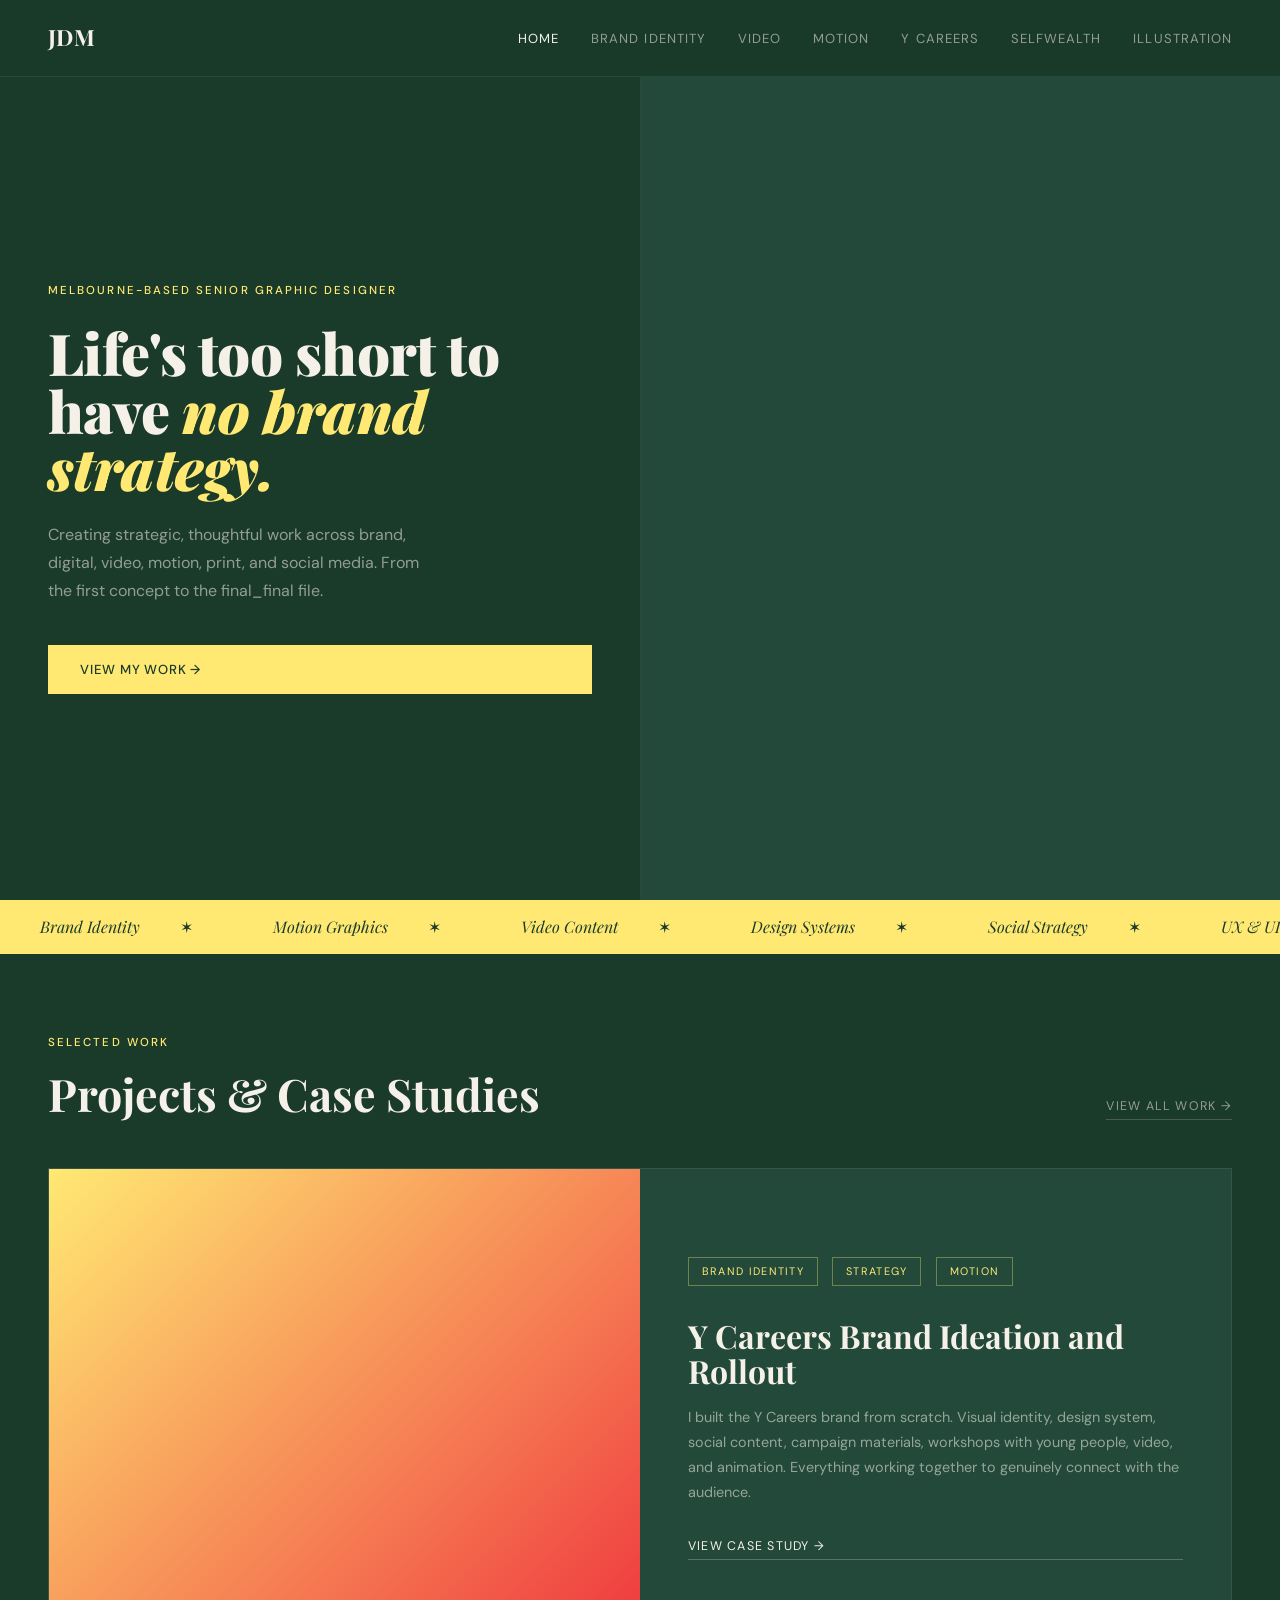
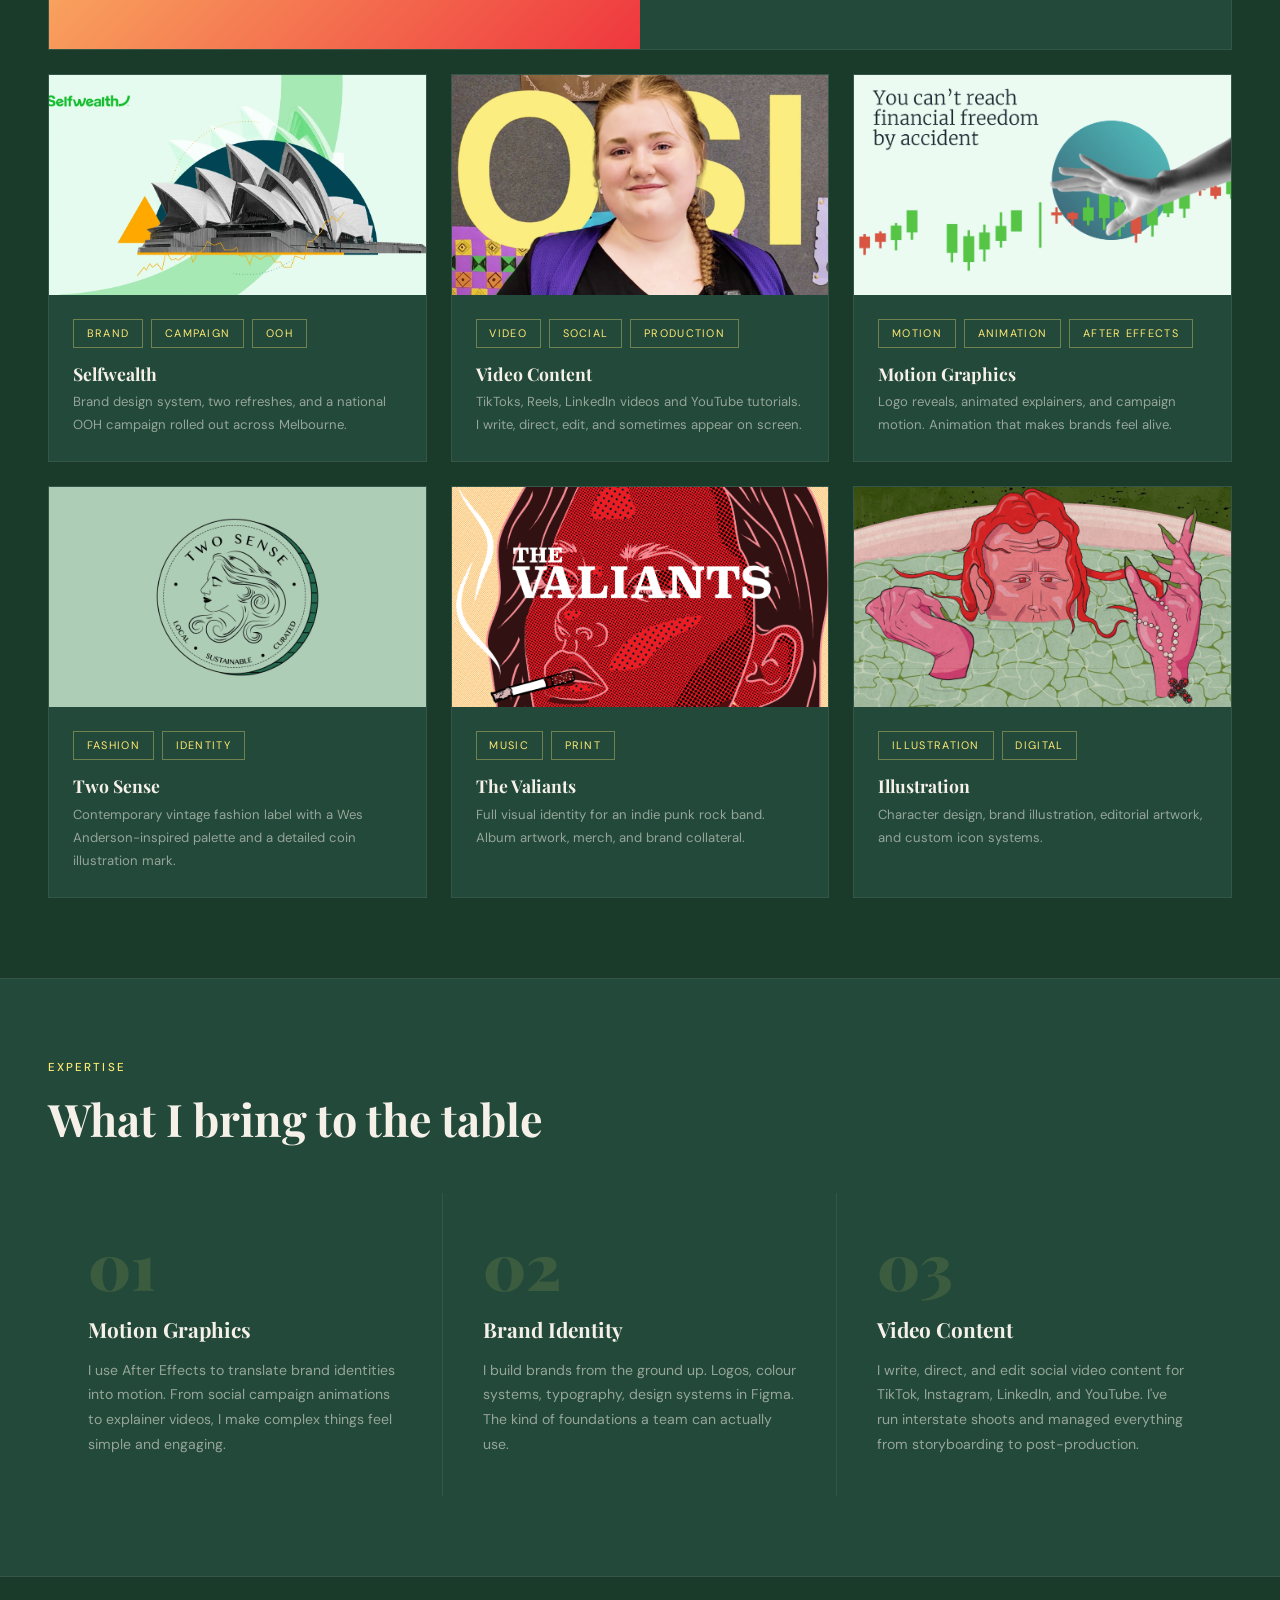
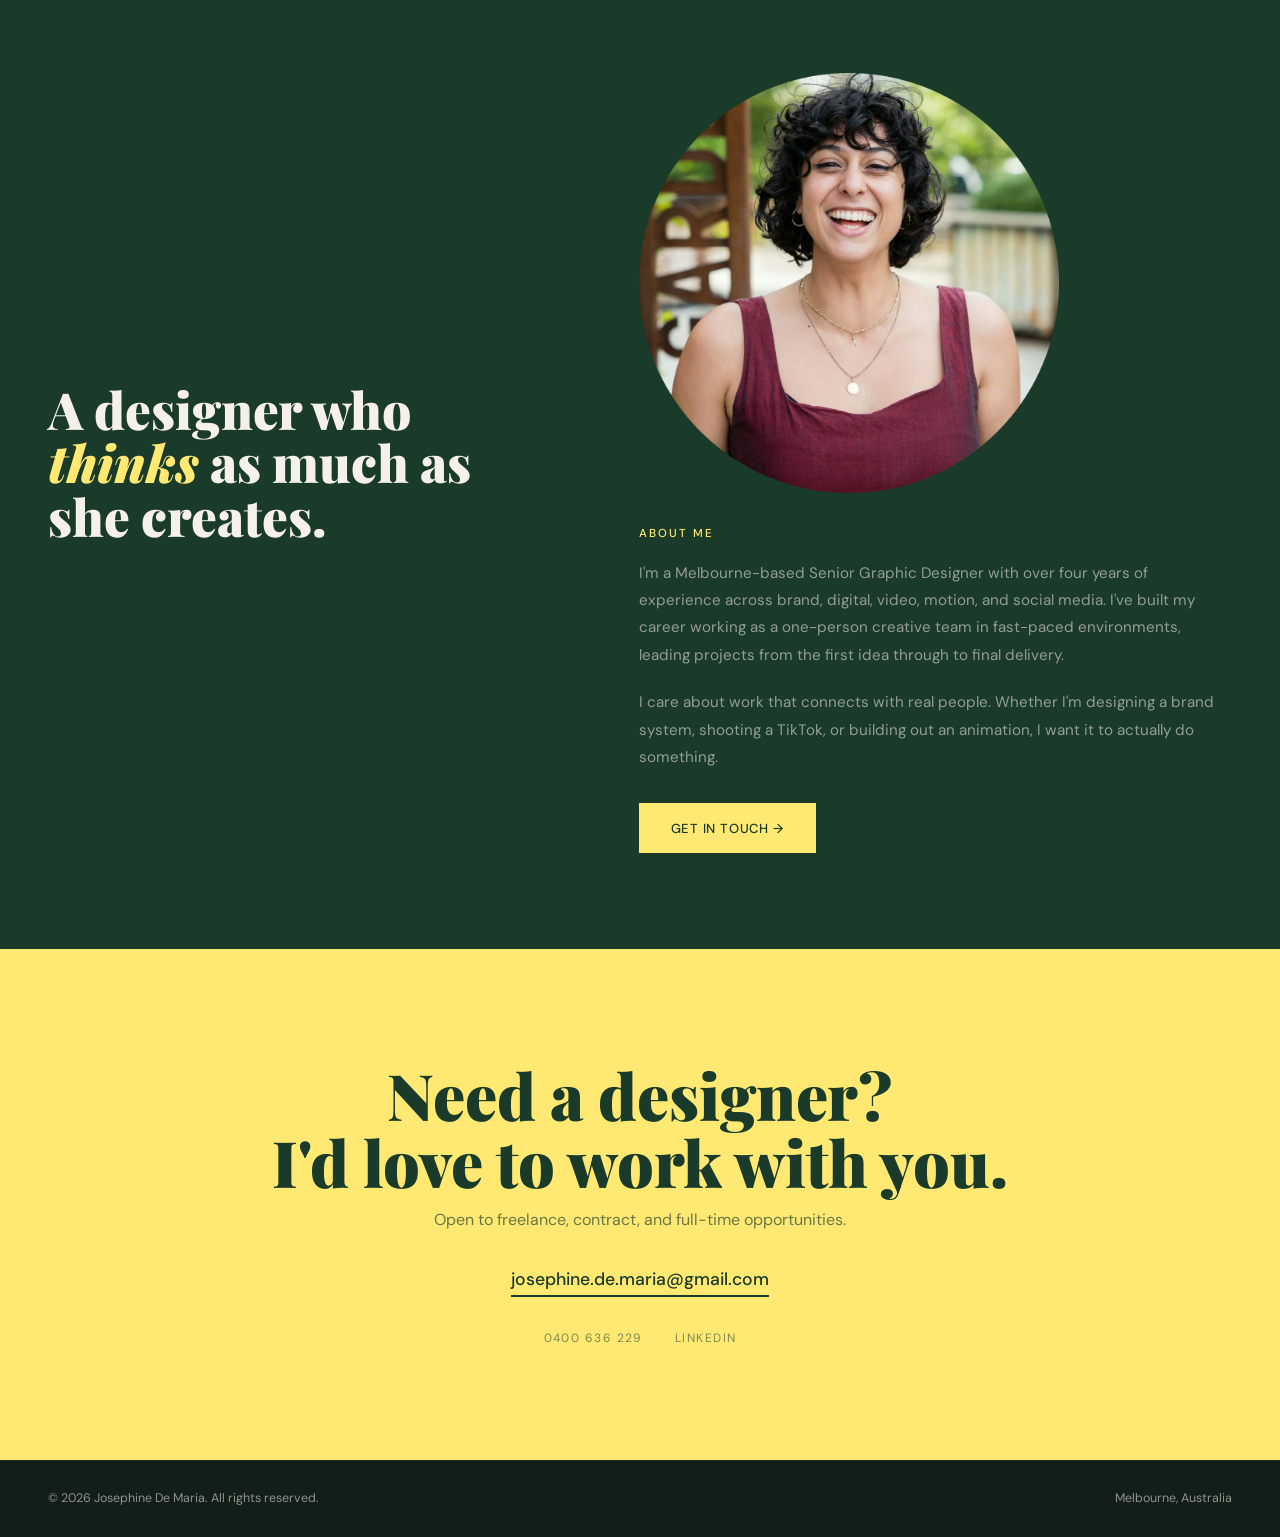
==== index.html @ 5af491d6 "Update index.html" ====
<!DOCTYPE html>
<html lang="en">
<head>
<meta charset="UTF-8">
<meta name="viewport" content="width=device-width, initial-scale=1.0">
<title>Josephine De Maria — Graphic Designer</title>
<link rel="icon" href="assets/favicon.png">
<meta property="og:title" content="Josephine De Maria — Graphic Designer">
<meta property="og:description" content="Melbourne-based Senior Graphic Designer working across brand, video, motion, and social media.">
<meta property="og:image" content="https://josephineddesigns.com/assets/preview.jpg">
<meta property="og:type" content="website">
<link rel="preconnect" href="https://fonts.googleapis.com"><link rel="preconnect" href="https://fonts.gstatic.com" crossorigin><link href="https://fonts.googleapis.com/css2?family=Playfair+Display:ital,wght@0,400;0,700;0,900;1,400;1,700&family=DM+Sans:wght@300;400;500&display=swap" rel="stylesheet">
<link rel="stylesheet" href="shared.css">
<style>
  .hero { display:grid; grid-template-columns:1fr 1fr; min-height:100vh; padding-top:76px; }
  .hero-left { display:flex; flex-direction:column; justify-content:center; padding:5rem 3rem; }
  .hero-eyebrow { font-size:0.72rem; letter-spacing:0.18em; text-transform:uppercase; color:var(--accent); margin-bottom:1.5rem; font-weight:500; }
  .hero-title { font-family:var(--serif); font-size:clamp(2.8rem,4.5vw,5rem); font-weight:900; line-height:1.0; color:var(--cream); margin-bottom:1.5rem; letter-spacing:-0.01em; }
  .hero-title em { font-style:italic; color:var(--accent); }
  .hero-sub { font-size:1rem; color:var(--muted); max-width:380px; line-height:1.75; margin-bottom:2.5rem; }
  .hero-right { position:relative; overflow:hidden; border-left:1px solid var(--border); }
  .hero-video-wrap { width:100%; height:100%; min-height:600px; position:relative; background:var(--green-mid); }
  .hero-video-wrap video { position:absolute; inset:0; width:100%; height:100%; object-fit:cover; }
  .hero-play-btn { width:64px; height:64px; border-radius:50%; border:2px solid rgba(245,240,232,0.35); display:flex; align-items:center; justify-content:center; flex-shrink:0; }
  .hero-play-btn svg { display:block; }
  .work-section { padding:5rem 3rem; }
  .work-header { display:flex; align-items:flex-end; justify-content:space-between; margin-bottom:3rem; }
  .view-all { font-size:0.78rem; letter-spacing:0.1em; text-transform:uppercase; color:var(--muted); text-decoration:none; border-bottom:1px solid rgba(245,240,232,0.2); padding-bottom:2px; transition:color 0.2s,border-color 0.2s; }
  .view-all:hover { color:var(--cream); border-color:var(--cream); }
  .work-featured { display:grid; grid-template-columns:1fr 1fr; background:var(--green-mid); border:1px solid var(--border); overflow:hidden; text-decoration:none; color:inherit; transition:transform 0.3s; margin-bottom:1.5rem; }
  .work-featured:hover { transform:translateY(-5px); }
  .work-featured-img { min-height:480px; position:relative; overflow:hidden; display:flex; align-items:flex-end; padding:2.5rem; }
  .work-featured-img img, .work-featured-img video { position:absolute; inset:0; width:100%; height:100%; object-fit:cover; transition:transform 0.5s; }
  .work-featured:hover .work-featured-img img { transform:scale(1.04); }
  .work-featured-content { padding:3rem; display:flex; flex-direction:column; justify-content:center; }
  .work-card-title { font-family:var(--serif); font-size:2rem; font-weight:700; color:var(--cream); line-height:1.1; margin:0.75rem 0 1rem; }
  .work-card-desc { font-size:0.9rem; color:var(--muted); line-height:1.75; margin-bottom:2rem; }
  .work-grid { display:grid; grid-template-columns:repeat(3,1fr); gap:1.5rem; }
  .work-card { background:var(--green-mid); border:1px solid var(--border); overflow:hidden; text-decoration:none; color:inherit; transition:transform 0.3s; display:block; }
  .work-card:hover { transform:translateY(-5px); }
  .work-card-img { height:220px; position:relative; overflow:hidden; display:flex; align-items:center; justify-content:center; }
  .work-card-img img { position:absolute; inset:0; width:100%; height:100%; object-fit:cover; transition:transform 0.5s; }
  .work-card:hover .work-card-img img { transform:scale(1.04); }
  .work-card-img-label { font-family:var(--serif); font-size:3.5rem; font-weight:900; color:rgba(245,240,232,0.1); letter-spacing:-0.05em; position:relative; z-index:1; }
  .work-card-body { padding:1.5rem; }
  .work-card-body .work-card-title { font-size:1.1rem; margin:0.5rem 0; }
  .work-card-body .work-card-desc { font-size:0.82rem; margin-bottom:0; }
  .expertise-section { background:var(--green-mid); border-top:1px solid var(--border); border-bottom:1px solid var(--border); padding:5rem 3rem; }
  .expertise-grid { display:grid; grid-template-columns:repeat(3,1fr); gap:0; margin-top:3rem; }
  .expertise-item { padding:2.5rem; border-right:1px solid var(--border); transition:background 0.2s; }
  .expertise-item:last-child { border-right:none; }
  .expertise-item:hover { background:rgba(255,233,115,0.04); }
  .expertise-number { font-family:var(--serif); font-size:4rem; font-weight:900; color:rgba(255,233,115,0.12); line-height:1; margin-bottom:1rem; }
  .expertise-name { font-family:var(--serif); font-size:1.3rem; font-weight:700; color:var(--cream); margin-bottom:0.75rem; }
  .about-section { display:grid; grid-template-columns:1fr 1.2fr; gap:6rem; align-items:center; padding:6rem 3rem; }
  .about-title { font-family:var(--serif); font-size:clamp(2.5rem,4vw,4rem); font-weight:900; line-height:1.05; color:var(--cream); }
  .about-title em { font-style:italic; color:var(--accent); }
  .contact-title { font-family:var(--serif); font-size:clamp(2.5rem,5vw,5rem); font-weight:900; color:var(--green); margin-bottom:1rem; line-height:1.05; }
  .contact-sub { font-size:1rem; color:rgba(26,58,42,0.65); margin-bottom:2.5rem; }
  .contact-email-lg { display:inline-block; font-size:1.1rem; font-weight:500; color:var(--green); text-decoration:none; border-bottom:2px solid var(--green); padding-bottom:2px; transition:opacity 0.2s; }
  .contact-email-lg:hover { opacity:0.6; }
  .contact-links-row { display:flex; align-items:center; justify-content:center; gap:2rem; margin-top:2rem; }
  .contact-links-row a { font-size:0.75rem; letter-spacing:0.12em; text-transform:uppercase; color:rgba(26,58,42,0.55); text-decoration:none; transition:color 0.2s; }
  .contact-links-row a:hover { color:var(--green); }
  @media (max-width:768px) {
    .hero { grid-template-columns:1fr; min-height:auto; display:flex; flex-direction:column; padding-top:64px; }
    .hero-right { order:-1; border-left:none; border-bottom:1px solid var(--border); }
    .hero-video-wrap { min-height:56vw; }
    .hero-left { padding:2.5rem 1.5rem; }
    .work-section { padding:3rem 1.5rem; }
    .work-header { flex-direction:column; align-items:flex-start; gap:1rem; }
    .work-featured { grid-template-columns:1fr; }
    .work-featured-img { min-height:260px; }
    .work-featured-content { padding:2rem 1.5rem; }
    .work-grid { grid-template-columns:1fr; }
    .expertise-section { padding:3rem 1.5rem; }
    .expertise-grid { grid-template-columns:1fr; }
    .expertise-item { border-right:none; border-bottom:1px solid var(--border); padding:2rem 0; }
    .about-section { grid-template-columns:1fr; gap:2.5rem; padding:3rem 1.5rem; }
    .contact-section { padding:5rem 1.5rem; }
  }
</style>
</head>
<body>
<nav>
  <a href="index.html" class="nav-logo">JDM</a>
  <ul class="nav-links">
    <li><a href="index.html" class="active">Home</a></li>
    <li><a href="brand-identity.html">Brand Identity</a></li>
    <li><a href="video-content.html">Video</a></li>
    <li><a href="motion-graphics.html">Motion</a></li>
    <li><a href="y-careers.html">Y Careers</a></li>
    <li><a href="selfwealth.html">Selfwealth</a></li>
    <li><a href="illustration.html">Illustration</a></li>
  </ul>
  <button class="nav-burger" id="navBurger" aria-label="Menu">
    <span></span><span></span><span></span>
  </button>
</nav>
<ul class="nav-drawer" id="navDrawer">
  <li><a href="index.html" class="active">Home</a></li>
  <li><a href="brand-identity.html">Brand Identity</a></li>
  <li><a href="video-content.html">Video</a></li>
  <li><a href="motion-graphics.html">Motion</a></li>
  <li><a href="y-careers.html">Y Careers</a></li>
  <li><a href="selfwealth.html">Selfwealth</a></li>
  <li><a href="illustration.html">Illustration</a></li>
</ul>

<section class="hero">
  <div class="hero-left">
    <p class="hero-eyebrow">Melbourne-based Senior Graphic Designer</p>
    <h1 class="hero-title">Life's too short to have <em>no brand strategy.</em></h1>
    <p class="hero-sub">Creating strategic, thoughtful work across brand, digital, video, motion, print, and social media. From the first concept to the final_final file.</p>
    <a href="#work" class="btn">View My Work &#8594;</a>
  </div>
  <div class="hero-right">
    <div class="hero-video-wrap">
      <video autoplay muted loop playsinline>
        <source src="assets/jdm-large.mp4" type="video/mp4">
      </video>
    </div>
  </div>
</section>

<div class="marquee-wrap">
  <div class="marquee-inner">
    <span>Brand Identity</span><span>Motion Graphics</span><span>Video Content</span><span>Design Systems</span><span>Social Strategy</span><span>UX &amp; UI</span>
    <span>Brand Identity</span><span>Motion Graphics</span><span>Video Content</span><span>Design Systems</span><span>Social Strategy</span><span>UX &amp; UI</span>
  </div>
</div>

<section class="work-section" id="work">
  <div class="work-header">
    <div>
      <span class="eyebrow">Selected Work</span>
      <h2 style="font-family:var(--serif);font-size:clamp(2rem,3.5vw,3rem);font-weight:700;color:var(--cream);line-height:1.15;">Projects &amp; Case Studies</h2>
    </div>
    <a href="brand-identity.html" class="view-all">View All Work &#8594;</a>
  </div>

  <a href="y-careers.html" class="work-featured fade-up">
    <div class="work-featured-img" style="background:linear-gradient(135deg,#FFE973 0%,#EF373E 100%);">
      <video autoplay muted loop playsinline style="position:absolute;inset:0;width:100%;height:100%;object-fit:cover;">
        <source src="assets/ycareers/Y Careers logo spin.mp4" type="video/mp4">
      </video>
    </div>
    <div class="work-featured-content">
      <div style="display:flex;flex-wrap:wrap;gap:0.4rem;margin-bottom:0.75rem;">
        <span class="tag">Brand Identity</span>
        <span class="tag">Strategy</span>
        <span class="tag">Motion</span>
      </div>
      <h3 class="work-card-title">Y Careers Brand Ideation and Rollout</h3>
      <p class="work-card-desc">I built the Y Careers brand from scratch. Visual identity, design system, social content, campaign materials, workshops with young people, video, and animation. Everything working together to genuinely connect with the audience.</p>
      <span class="card-link">View Case Study &#8594;</span>
    </div>
  </a>

  <div class="work-grid">
    <a href="selfwealth.html" class="work-card fade-up">
      <div class="work-card-img" style="background:linear-gradient(135deg,#1a3a2a,#256A50);">
        <img src="assets/Featured Selfwealth.png" alt="Selfwealth">
      </div>
      <div class="work-card-body">
        <span class="tag">Brand</span><span class="tag">Campaign</span><span class="tag">OOH</span>
        <h3 class="work-card-title">Selfwealth</h3>
        <p class="work-card-desc">Brand design system, two refreshes, and a national OOH campaign rolled out across Melbourne.</p>
      </div>
    </a>
    <a href="video-content.html" class="work-card fade-up">
      <div class="work-card-img" style="background:linear-gradient(135deg,#111,#2a2a2a);">
        <img src="assets/Featured Videos.png" alt="Video Content">
      </div>
      <div class="work-card-body">
        <span class="tag">Video</span><span class="tag">Social</span><span class="tag">Production</span>
        <h3 class="work-card-title">Video Content</h3>
        <p class="work-card-desc">TikToks, Reels, LinkedIn videos and YouTube tutorials. I write, direct, edit, and sometimes appear on screen.</p>
      </div>
    </a>
    <a href="motion-graphics.html" class="work-card fade-up">
      <div class="work-card-img" style="background:linear-gradient(135deg,#EF373E,#ff6b6b);">
        <img src="assets/Featured Animation.png" alt="Motion Graphics">
      </div>
      <div class="work-card-body">
        <span class="tag">Motion</span><span class="tag">Animation</span><span class="tag">After Effects</span>
        <h3 class="work-card-title">Motion Graphics</h3>
        <p class="work-card-desc">Logo reveals, animated explainers, and campaign motion. Animation that makes brands feel alive.</p>
      </div>
    </a>
    <a href="two-sense.html" class="work-card fade-up">
      <div class="work-card-img" style="background:linear-gradient(135deg,#AECCB6,#256A50);">
        <img src="assets/Featured TwoSenseLogo.png" alt="Two Sense">
      </div>
      <div class="work-card-body">
        <span class="tag">Fashion</span><span class="tag">Identity</span>
        <h3 class="work-card-title">Two Sense</h3>
        <p class="work-card-desc">Contemporary vintage fashion label with a Wes Anderson-inspired palette and a detailed coin illustration mark.</p>
      </div>
    </a>
    <a href="the-valiants.html" class="work-card fade-up">
      <div class="work-card-img" style="background:linear-gradient(135deg,#111,#3a3a3a);">
        <img src="assets/Featured TheValiants.png" alt="The Valiants">
      </div>
      <div class="work-card-body">
        <span class="tag">Music</span><span class="tag">Print</span>
        <h3 class="work-card-title">The Valiants</h3>
        <p class="work-card-desc">Full visual identity for an indie punk rock band. Album artwork, merch, and brand collateral.</p>
      </div>
    </a>
    <a href="illustration.html" class="work-card fade-up">
      <div class="work-card-img" style="background:linear-gradient(135deg,#F9CCC2,#e8b5aa);">
        <img src="assets/Featured Illustration.png" alt="Illustration">
      </div>
      <div class="work-card-body">
        <span class="tag">Illustration</span><span class="tag">Digital</span>
        <h3 class="work-card-title">Illustration</h3>
        <p class="work-card-desc">Character design, brand illustration, editorial artwork, and custom icon systems.</p>
      </div>
    </a>
  </div>
</section>

<section class="expertise-section">
  <span class="eyebrow">Expertise</span>
  <h2 style="font-family:var(--serif);font-size:clamp(2rem,3.5vw,3rem);font-weight:700;color:var(--cream);line-height:1.15;">What I bring to the table</h2>
  <div class="expertise-grid">
    <div class="expertise-item fade-up">
      <div class="expertise-number">01</div>
      <h3 class="expertise-name">Motion Graphics</h3>
      <p style="font-size:0.88rem;color:var(--muted);line-height:1.75;">I use After Effects to translate brand identities into motion. From social campaign animations to explainer videos, I make complex things feel simple and engaging.</p>
    </div>
    <div class="expertise-item fade-up">
      <div class="expertise-number">02</div>
      <h3 class="expertise-name">Brand Identity</h3>
      <p style="font-size:0.88rem;color:var(--muted);line-height:1.75;">I build brands from the ground up. Logos, colour systems, typography, design systems in Figma. The kind of foundations a team can actually use.</p>
    </div>
    <div class="expertise-item fade-up">
      <div class="expertise-number">03</div>
      <h3 class="expertise-name">Video Content</h3>
      <p style="font-size:0.88rem;color:var(--muted);line-height:1.75;">I write, direct, and edit social video content for TikTok, Instagram, LinkedIn, and YouTube. I've run interstate shoots and managed everything from storyboarding to post-production.</p>
    </div>
  </div>
</section>

<section class="about-section" id="about">
  <div class="fade-up">
    <h2 class="about-title">A designer who <em>thinks</em> as much as she creates.</h2>
  </div>
  <div class="fade-up">
    <img src="assets/Josephine.png" alt="Josephine De Maria" style="width:100%;max-width:420px;display:block;margin-bottom:2rem;object-fit:cover;">
    <span class="eyebrow">About Me</span>
    <p style="font-size:0.95rem;color:var(--muted);line-height:1.8;margin-bottom:1.25rem;">I'm a Melbourne-based Senior Graphic Designer with over four years of experience across brand, digital, video, motion, and social media. I've built my career working as a one-person creative team in fast-paced environments, leading projects from the first idea through to final delivery.</p>
    <p style="font-size:0.95rem;color:var(--muted);line-height:1.8;margin-bottom:2rem;">I care about work that connects with real people. Whether I'm designing a brand system, shooting a TikTok, or building out an animation, I want it to actually do something.</p>
    <a href="#contact" class="btn">Get in Touch &#8594;</a>
  </div>
</section>

<section class="contact-section" id="contact" style="background:var(--accent);text-align:center;padding:7rem 3rem;">
  <h2 class="contact-title">Need a designer?<br>I'd love to work with you.</h2>
  <p class="contact-sub">Open to freelance, contract, and full-time opportunities.</p>
  <a href="mailto:josephine.de.maria@gmail.com" class="contact-email-lg">josephine.de.maria@gmail.com</a>
  <div class="contact-links-row">
    <a href="tel:0400636229">0400 636 229</a>
    <a href="https://www.linkedin.com/in/josephinedmaria" target="_blank" rel="noopener">LinkedIn</a>
  </div>
</section>

<footer>
  <span class="footer-copy">&copy; 2026 Josephine De Maria. All rights reserved.</span>
  <span class="footer-right">Melbourne, Australia</span>
</footer>

<script>
  const _obs = new IntersectionObserver((entries) => {
    entries.forEach((e, i) => {
      if (e.isIntersecting) { setTimeout(() => e.target.classList.add('visible'), i * 80); _obs.unobserve(e.target); }
    });
  }, { threshold: 0.08 });
  document.querySelectorAll('.fade-up').forEach(el => _obs.observe(el));
  const burger = document.getElementById('navBurger');
  const drawer = document.getElementById('navDrawer');
  burger.addEventListener('click', () => { burger.classList.toggle('open'); drawer.classList.toggle('open'); document.body.style.overflow = drawer.classList.contains('open') ? 'hidden' : ''; });
  drawer.querySelectorAll('a').forEach(a => a.addEventListener('click', () => { burger.classList.remove('open'); drawer.classList.remove('open'); document.body.style.overflow = ''; }));
</script>
</body>
</html>
---- shared.css ----
*, *::before, *::after { margin: 0; padding: 0; box-sizing: border-box; }

:root {
  --green: #1a3a2a;
  --green-mid: #22493a;
  --green-light: #2d5c4a;
  --cream: #f5f0e8;
  --accent: #FFE973;
  --red: #EF373E;
  --tint: #F9CCC2;
  --muted: rgba(245,240,232,0.55);
  --border: rgba(245,240,232,0.08);
  --serif: 'Playfair Display', Georgia, serif;
  --sans: 'DM Sans', sans-serif;
}

html { scroll-behavior: smooth; }
body { background: var(--green); color: var(--cream); font-family: var(--sans); font-size: 16px; line-height: 1.6; overflow-x: hidden; }

/* ── NAV ── */
nav {
  position: fixed; top: 0; left: 0; right: 0; z-index: 200;
  display: flex; align-items: center; justify-content: space-between;
  padding: 1.25rem 3rem;
  background: rgba(26,58,42,0.92);
  backdrop-filter: blur(14px);
  border-bottom: 1px solid var(--border);
}

.nav-logo {
  font-family: var(--serif); font-size: 1.4rem; font-weight: 700;
  color: var(--cream); text-decoration: none; letter-spacing: 0.02em;
  z-index: 201; position: relative;
}

.nav-links { display: flex; gap: 2rem; list-style: none; }
.nav-links a {
  color: var(--muted); text-decoration: none; font-size: 0.82rem;
  font-weight: 400; letter-spacing: 0.08em; text-transform: uppercase;
  transition: color 0.2s;
}
.nav-links a:hover, .nav-links a.active { color: var(--cream); }

/* Burger button — hidden on desktop */
.nav-burger {
  display: none;
  flex-direction: column; justify-content: center; align-items: center;
  gap: 5px; width: 40px; height: 40px;
  background: none; border: none; cursor: pointer;
  z-index: 201; position: relative;
}

.nav-burger span {
  display: block; width: 22px; height: 2px;
  background: var(--cream); border-radius: 2px;
  transition: transform 0.3s ease, opacity 0.3s ease;
}

/* Burger open state */
.nav-burger.open span:nth-child(1) { transform: translateY(7px) rotate(45deg); }
.nav-burger.open span:nth-child(2) { opacity: 0; }
.nav-burger.open span:nth-child(3) { transform: translateY(-7px) rotate(-45deg); }

/* Mobile nav drawer */
.nav-drawer {
  display: none;
  position: fixed; inset: 0; z-index: 199;
  background: rgba(26,58,42,0.98);
  backdrop-filter: blur(16px);
  flex-direction: column;
  align-items: center; justify-content: center;
  gap: 2.5rem;
  list-style: none;
}

.nav-drawer.open { display: flex; }

.nav-drawer li a {
  font-family: var(--serif); font-size: 2rem; font-weight: 700;
  color: var(--muted); text-decoration: none; letter-spacing: -0.01em;
  transition: color 0.2s;
}

.nav-drawer li a:hover,
.nav-drawer li a.active { color: var(--cream); }

/* ── FOOTER ── */
footer {
  background: #111f18; padding: 1.75rem 3rem;
  display: flex; align-items: center; justify-content: space-between;
  border-top: 1px solid rgba(245,240,232,0.06);
}
.footer-copy, .footer-right { font-size: 0.78rem; color: var(--muted); }

/* ── TYPE UTILITIES ── */
.eyebrow { font-size: 0.72rem; letter-spacing: 0.18em; text-transform: uppercase; color: var(--accent); font-weight: 500; margin-bottom: 1rem; display: block; }
.display { font-family: var(--serif); font-weight: 900; color: var(--cream); line-height: 1.0; }
.display em { font-style: italic; color: var(--accent); }
.intro { font-size: 1.05rem; color: var(--muted); line-height: 1.8; max-width: 640px; }
.body-copy { font-size: 0.95rem; color: var(--muted); line-height: 1.8; }
.section { padding: 5rem 3rem; }
.divider { border: none; border-top: 1px solid var(--border); margin: 4rem 0; }
.tag { display: inline-block; font-size: 0.68rem; letter-spacing: 0.12em; text-transform: uppercase; color: var(--accent); border: 1px solid rgba(255,233,115,0.35); padding: 0.3rem 0.8rem; margin-right: 0.5rem; margin-bottom: 0.5rem; }

/* ── CARDS ── */
.card { background: var(--green-mid); border: 1px solid var(--border); overflow: hidden; text-decoration: none; color: inherit; display: block; transition: transform 0.3s ease; }
.card:hover { transform: translateY(-5px); }
.card-img { width: 100%; overflow: hidden; position: relative; display: flex; align-items: center; justify-content: center; }
.card-img img { width: 100%; height: 100%; object-fit: cover; display: block; transition: transform 0.5s; }
.card:hover .card-img img { transform: scale(1.04); }
.card-body { padding: 1.75rem; }
.card-title { font-family: var(--serif); font-weight: 700; color: var(--cream); line-height: 1.15; margin-bottom: 0.5rem; }
.card-desc { font-size: 0.85rem; color: var(--muted); line-height: 1.7; margin-bottom: 1.25rem; }
.card-link { display: inline-flex; align-items: center; gap: 0.4rem; font-size: 0.78rem; letter-spacing: 0.1em; text-transform: uppercase; color: var(--cream); text-decoration: none; border-bottom: 1px solid rgba(245,240,232,0.25); padding-bottom: 2px; transition: gap 0.2s, border-color 0.2s; }
.card-link:hover { gap: 0.75rem; border-color: var(--cream); }

/* ── GRIDS ── */
.grid-2 { display: grid; grid-template-columns: 1fr 1fr; gap: 1.5rem; }
.grid-3 { display: grid; grid-template-columns: repeat(3,1fr); gap: 1.5rem; }
.grid-case { display: grid; grid-template-columns: 260px 1fr; gap: 5rem; align-items: start; }

/* ── PLACEHOLDERS ── */
.ph { width: 100%; background: var(--green-mid); border: 1px solid var(--border); display: flex; align-items: center; justify-content: center; flex-direction: column; gap: 0.5rem; position: relative; overflow: hidden; }
.ph span { font-size: 0.7rem; letter-spacing: 0.1em; text-transform: uppercase; color: var(--muted); opacity: 0.5; }
.ph img { position: absolute; inset: 0; width: 100%; height: 100%; object-fit: cover; }
.r169 { aspect-ratio: 16/9; } .r43 { aspect-ratio: 4/3; } .r34 { aspect-ratio: 3/4; } .r11 { aspect-ratio: 1/1; } .r32 { aspect-ratio: 3/2; }

/* ── STATS ── */
.stats-row { display: grid; gap: 0; border: 1px solid var(--border); }
.stat-cell { padding: 2rem 1.5rem; border-right: 1px solid var(--border); text-align: center; }
.stat-cell:last-child { border-right: none; }
.stat-num { font-family: var(--serif); font-size: 2.8rem; font-weight: 900; color: var(--accent); line-height: 1; display: block; margin-bottom: 0.4rem; }
.stat-lbl { font-size: 0.72rem; letter-spacing: 0.1em; text-transform: uppercase; color: var(--muted); }

/* ── META SIDEBAR ── */
.meta-sidebar { position: sticky; top: 6rem; }
.meta-item { margin-bottom: 2.5rem; border-top: 1px solid var(--border); padding-top: 1.25rem; }
.meta-label { font-size: 0.65rem; letter-spacing: 0.15em; text-transform: uppercase; color: var(--muted); margin-bottom: 0.4rem; }
.meta-value { font-size: 0.88rem; color: var(--cream); font-weight: 500; line-height: 1.7; }

/* ── MARQUEE ── */
.marquee-wrap { background: var(--accent); overflow: hidden; padding: 0.85rem 0; white-space: nowrap; }
.marquee-inner { display: inline-block; animation: marquee 20s linear infinite; }
.marquee-inner span { font-family: var(--serif); font-style: italic; font-size: 1rem; color: var(--green); padding: 0 2.5rem; }
.marquee-inner span::after { content: '\2736'; margin-left: 2.5rem; font-style: normal; }
@keyframes marquee { 0% { transform: translateX(0); } 100% { transform: translateX(-50%); } }

/* ── BUTTON ── */
.btn { display: inline-flex; align-items: center; gap: 0.6rem; background: var(--accent); color: var(--green); font-size: 0.82rem; font-weight: 500; letter-spacing: 0.06em; text-transform: uppercase; padding: 0.9rem 2rem; text-decoration: none; transition: background 0.2s, transform 0.15s; }
.btn:hover { background: var(--cream); transform: translateY(-2px); }

/* ── CONTACT SECTION ── */
.contact-section { background: var(--accent); text-align: center; padding: 7rem 3rem; }
.contact-section h2 { font-family: var(--serif); font-size: clamp(2.5rem,5vw,4.5rem); font-weight: 900; color: var(--green); margin-bottom: 0.75rem; line-height: 1.05; }
.contact-section p { font-size: 1rem; color: rgba(26,58,42,0.65); margin-bottom: 2rem; }
.contact-email { font-size: 1.1rem; font-weight: 500; color: var(--green); text-decoration: none; border-bottom: 2px solid var(--green); padding-bottom: 2px; }
.contact-links { display: flex; align-items: center; justify-content: center; gap: 2rem; margin-top: 1.5rem; }
.contact-links a { font-size: 0.78rem; letter-spacing: 0.12em; text-transform: uppercase; color: rgba(26,58,42,0.55); text-decoration: none; transition: color 0.2s; }
.contact-links a:hover { color: var(--green); }

/* ── NEXT PROJECT ── */
.next-project { display: flex; align-items: center; justify-content: space-between; padding: 3rem; background: var(--green-mid); border-top: 1px solid var(--border); text-decoration: none; color: inherit; transition: background 0.25s; }
.next-project:hover { background: var(--green-light); }
.next-label { font-size: 0.7rem; letter-spacing: 0.15em; text-transform: uppercase; color: var(--muted); margin-bottom: 0.4rem; }
.next-title { font-family: var(--serif); font-size: 2rem; font-weight: 700; color: var(--cream); }
.next-arrow { font-size: 3rem; color: var(--accent); line-height: 1; }

/* ── BACK LINK ── */
.back-link { display: inline-flex; align-items: center; gap: 0.5rem; font-size: 0.75rem; letter-spacing: 0.1em; text-transform: uppercase; color: var(--muted); text-decoration: none; margin-bottom: 2rem; transition: color 0.2s; }
.back-link:hover { color: var(--cream); }

/* ── SWATCHES ── */
.swatch-row { display: flex; gap: 1.5rem; flex-wrap: wrap; margin: 2rem 0; }
.swatch { text-align: center; }
.swatch-dot { width: 90px; height: 90px; border-radius: 50%; margin: 0 auto 0.75rem; }
.swatch-name { font-size: 0.8rem; font-weight: 500; color: var(--cream); }
.swatch-hex { font-size: 0.7rem; color: var(--muted); }

/* ── FADE ── */
.fade-up { opacity: 0; transform: translateY(28px); transition: opacity 0.65s ease, transform 0.65s ease; }
.fade-up.visible { opacity: 1; transform: translateY(0); }

/* ── PLAY BUTTON SVG (used in video cards) ── */
.play-icon-svg {
  width: 18px; height: 18px; display: block;
}

/* ── RESPONSIVE ── */
@media (max-width: 768px) {
  nav { padding: 1rem 1.5rem; }

  /* Hide desktop nav links, show burger */
  .nav-links { display: none; }
  .nav-burger { display: flex; }

  .section { padding: 3rem 1.5rem; }
  .grid-2, .grid-3 { grid-template-columns: 1fr; }
  .grid-case { grid-template-columns: 1fr; gap: 2.5rem; }
  .meta-sidebar { position: static; }
  .stats-row { grid-template-columns: 1fr 1fr; }
  .stat-cell { border-bottom: 1px solid var(--border); }
  footer { flex-direction: column; gap: 0.5rem; text-align: center; padding: 1.5rem; }
  .next-project { flex-direction: column; gap: 1rem; align-items: flex-start; padding: 2rem 1.5rem; }
  .contact-section { padding: 5rem 1.5rem; }
}
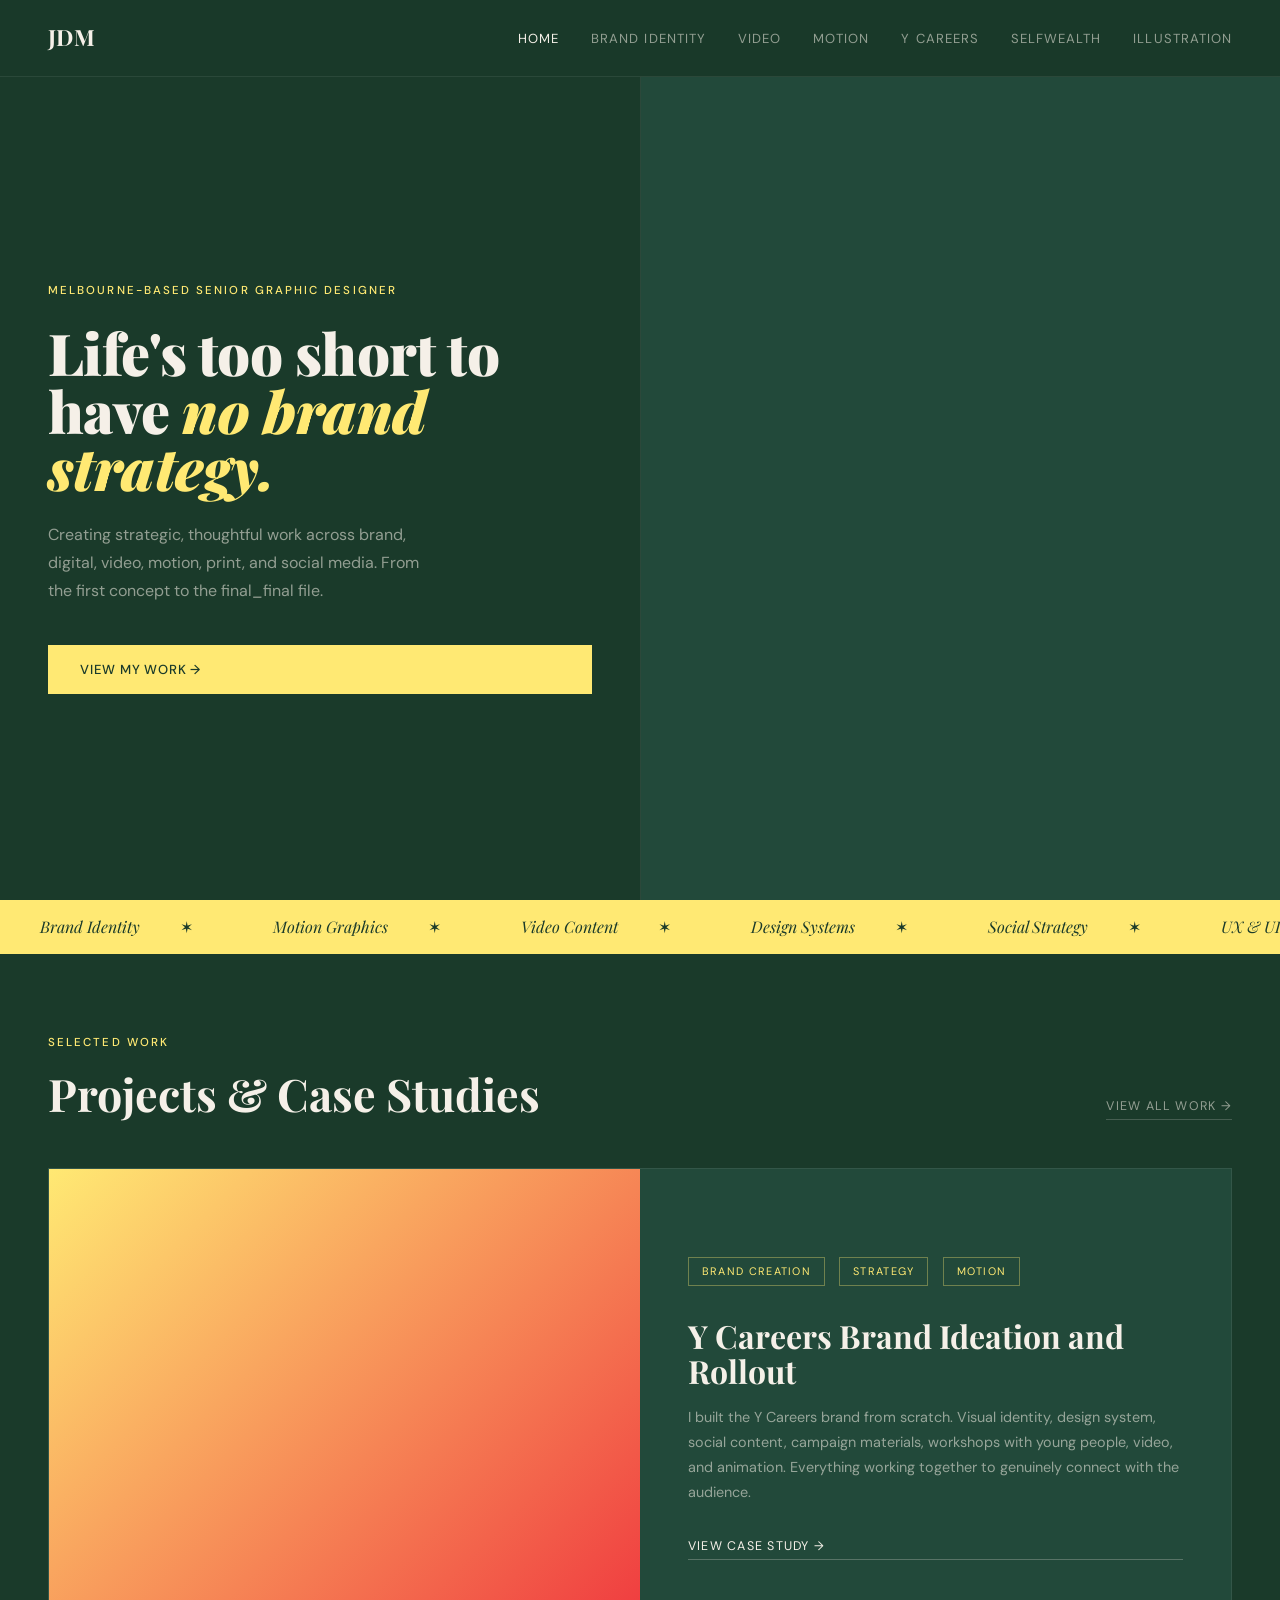
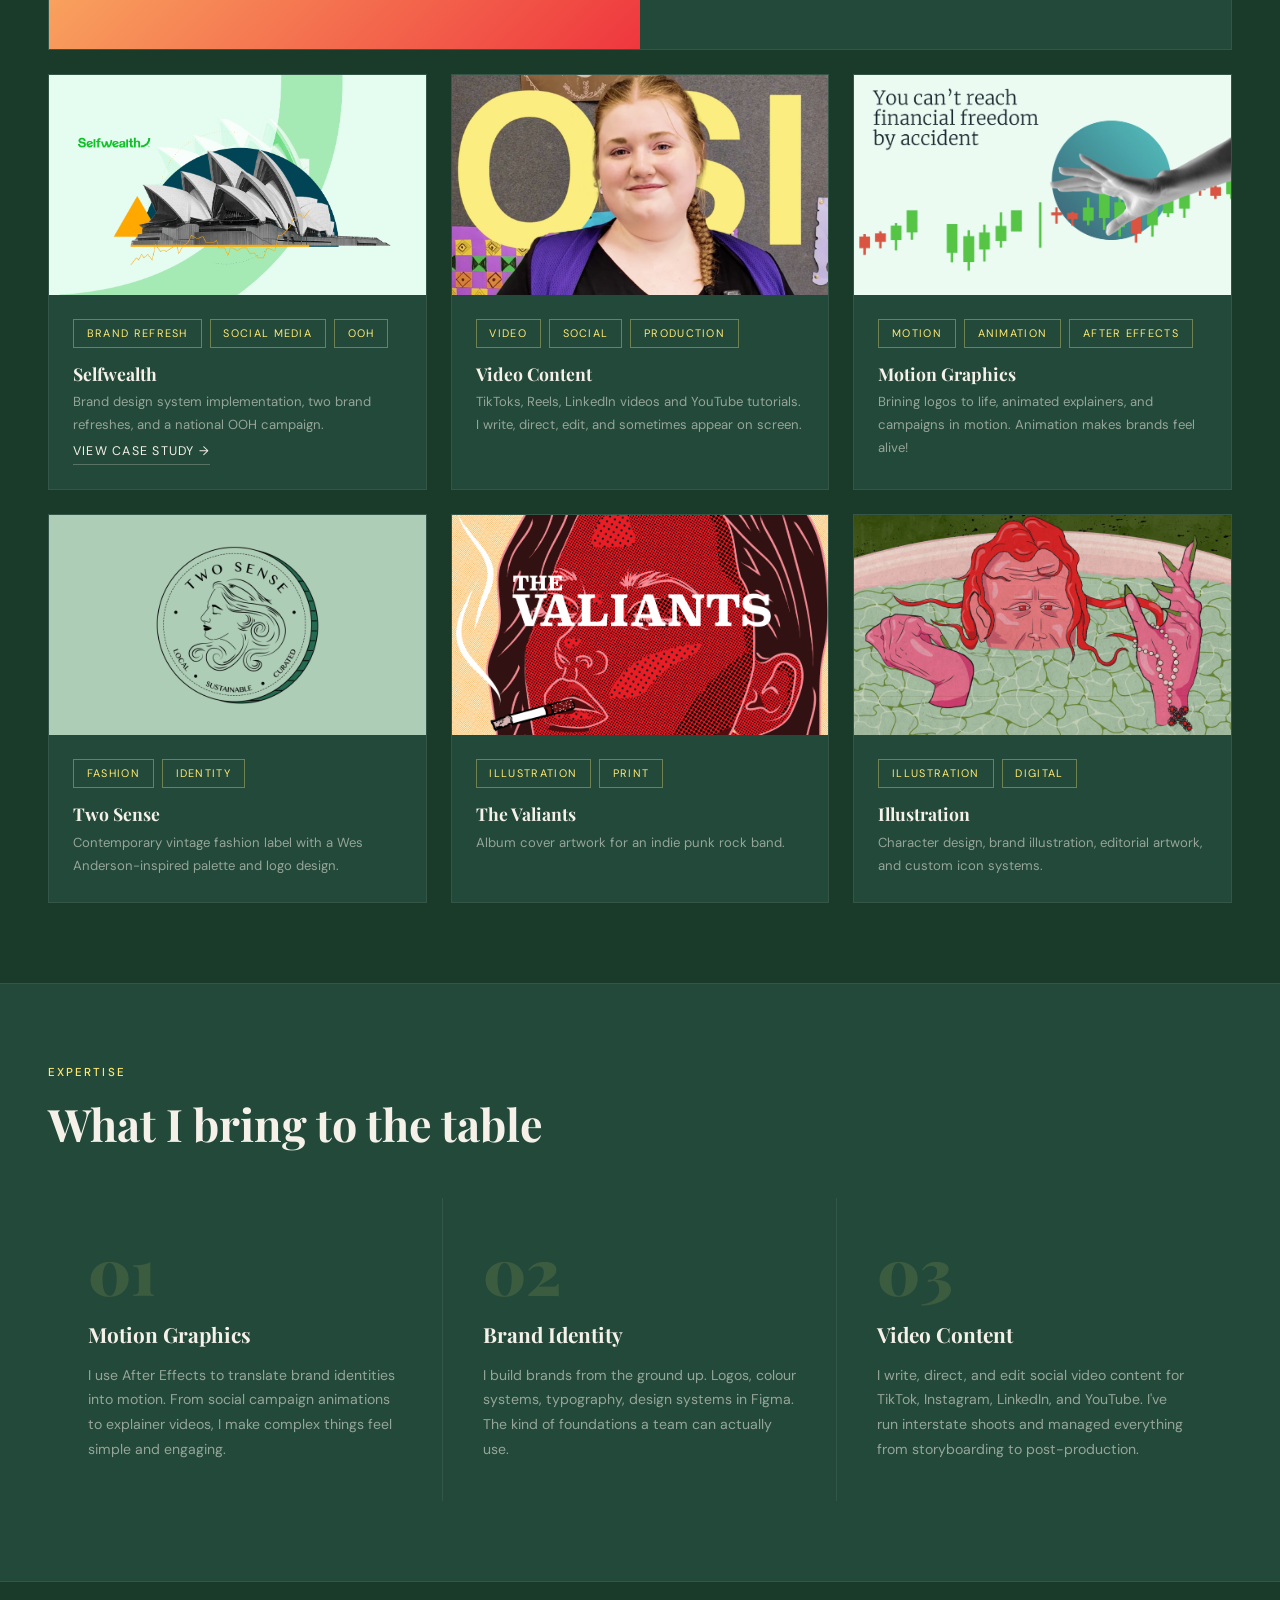
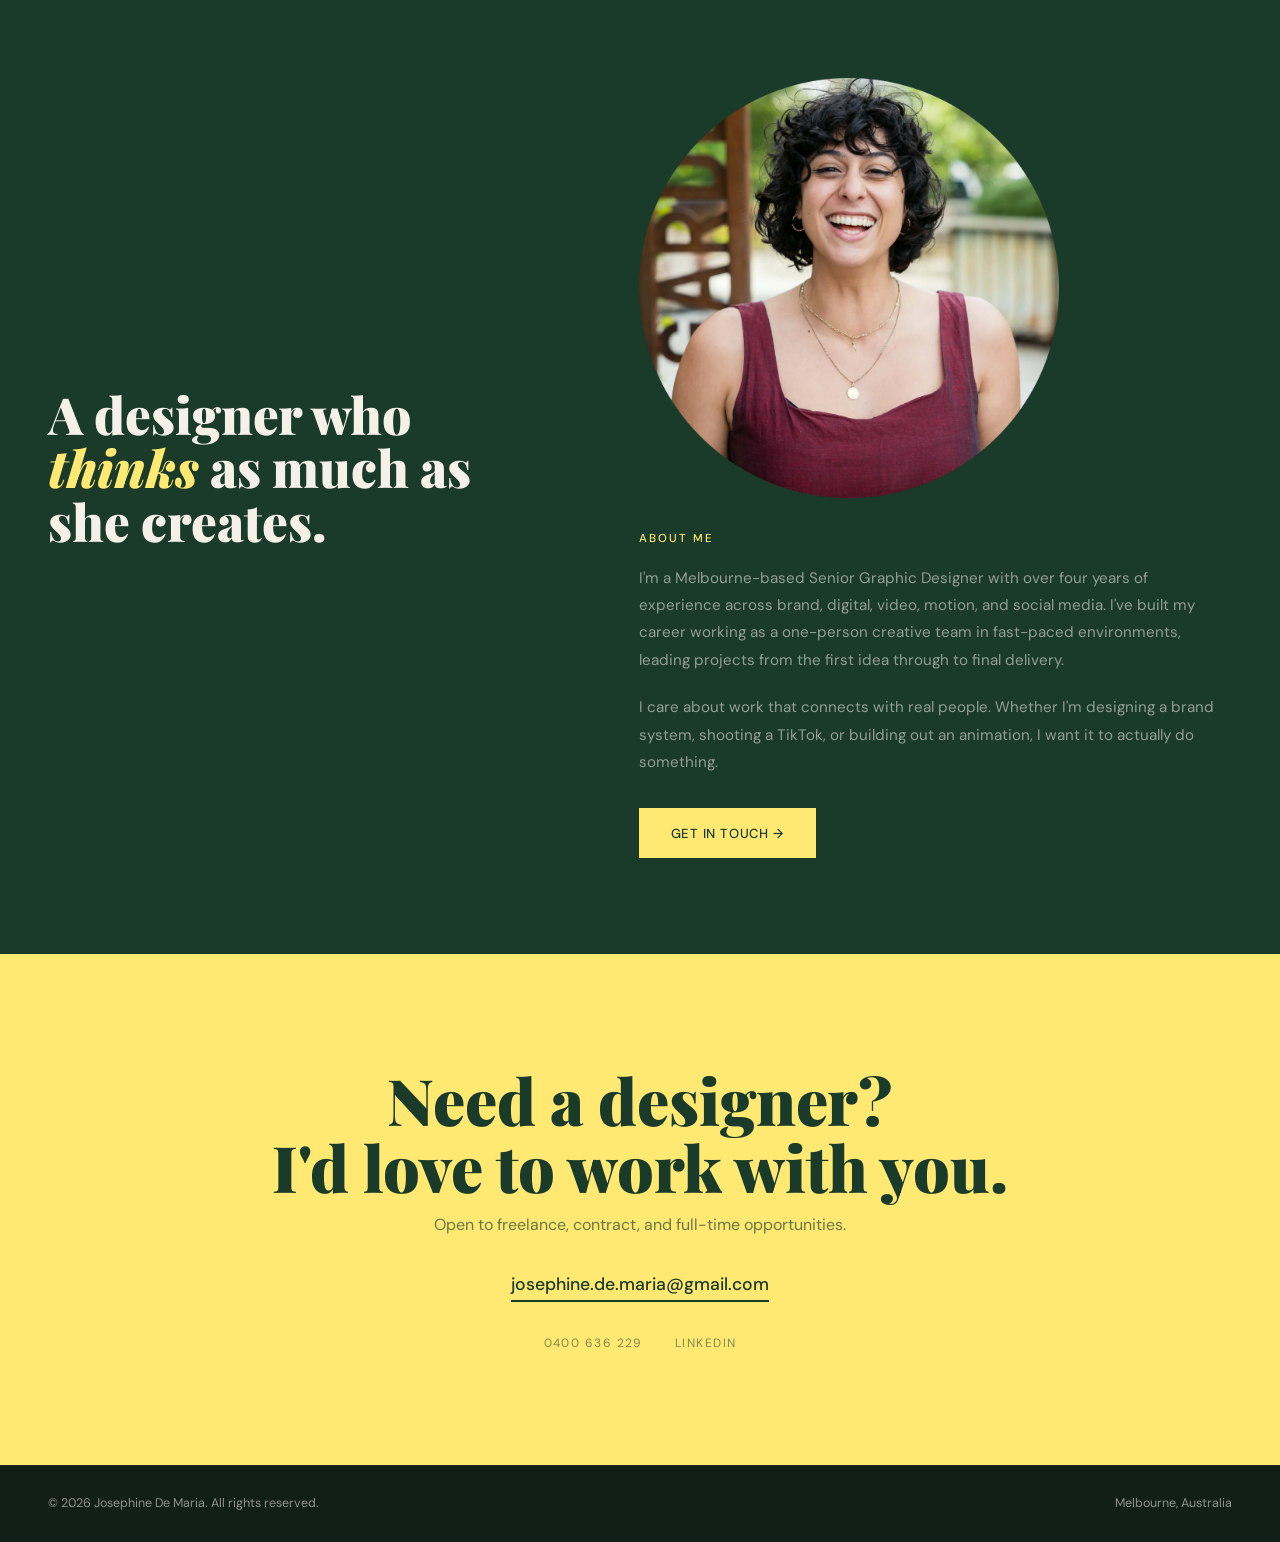
==== commit 94d12dea: "Update index.html" ====
--- a/index.html
+++ b/index.html
@@ -147,7 +147,7 @@
     </div>
     <div class="work-featured-content">
       <div style="display:flex;flex-wrap:wrap;gap:0.4rem;margin-bottom:0.75rem;">
-        <span class="tag">Brand Identity</span>
+        <span class="tag">Brand Creation</span>
         <span class="tag">Strategy</span>
         <span class="tag">Motion</span>
       </div>
@@ -163,9 +163,10 @@
         <img src="assets/Featured Selfwealth.png" alt="Selfwealth">
       </div>
       <div class="work-card-body">
-        <span class="tag">Brand</span><span class="tag">Campaign</span><span class="tag">OOH</span>
+        <span class="tag">Brand Refresh</span><span class="tag">Social Media</span><span class="tag">OOH</span>
         <h3 class="work-card-title">Selfwealth</h3>
-        <p class="work-card-desc">Brand design system, two refreshes, and a national OOH campaign rolled out across Melbourne.</p>
+        <p class="work-card-desc">Brand design system implementation, two brand refreshes, and a national OOH campaign.</p>
+        <span class="card-link">View Case Study &#8594;</span>
       </div>
     </a>
     <a href="video-content.html" class="work-card fade-up">
@@ -185,7 +186,7 @@
       <div class="work-card-body">
         <span class="tag">Motion</span><span class="tag">Animation</span><span class="tag">After Effects</span>
         <h3 class="work-card-title">Motion Graphics</h3>
-        <p class="work-card-desc">Logo reveals, animated explainers, and campaign motion. Animation that makes brands feel alive.</p>
+        <p class="work-card-desc">Brining logos to life, animated explainers, and campaigns in motion. Animation makes brands feel alive!</p>
       </div>
     </a>
     <a href="two-sense.html" class="work-card fade-up">
@@ -195,7 +196,7 @@
       <div class="work-card-body">
         <span class="tag">Fashion</span><span class="tag">Identity</span>
         <h3 class="work-card-title">Two Sense</h3>
-        <p class="work-card-desc">Contemporary vintage fashion label with a Wes Anderson-inspired palette and a detailed coin illustration mark.</p>
+        <p class="work-card-desc">Contemporary vintage fashion label with a Wes Anderson-inspired palette and logo design.</p>
       </div>
     </a>
     <a href="the-valiants.html" class="work-card fade-up">
@@ -203,9 +204,9 @@
         <img src="assets/Featured TheValiants.png" alt="The Valiants">
       </div>
       <div class="work-card-body">
-        <span class="tag">Music</span><span class="tag">Print</span>
+        <span class="tag">Illustration</span><span class="tag">Print</span>
         <h3 class="work-card-title">The Valiants</h3>
-        <p class="work-card-desc">Full visual identity for an indie punk rock band. Album artwork, merch, and brand collateral.</p>
+        <p class="work-card-desc">Album cover artwork for an indie punk rock band.</p>
       </div>
     </a>
     <a href="illustration.html" class="work-card fade-up">
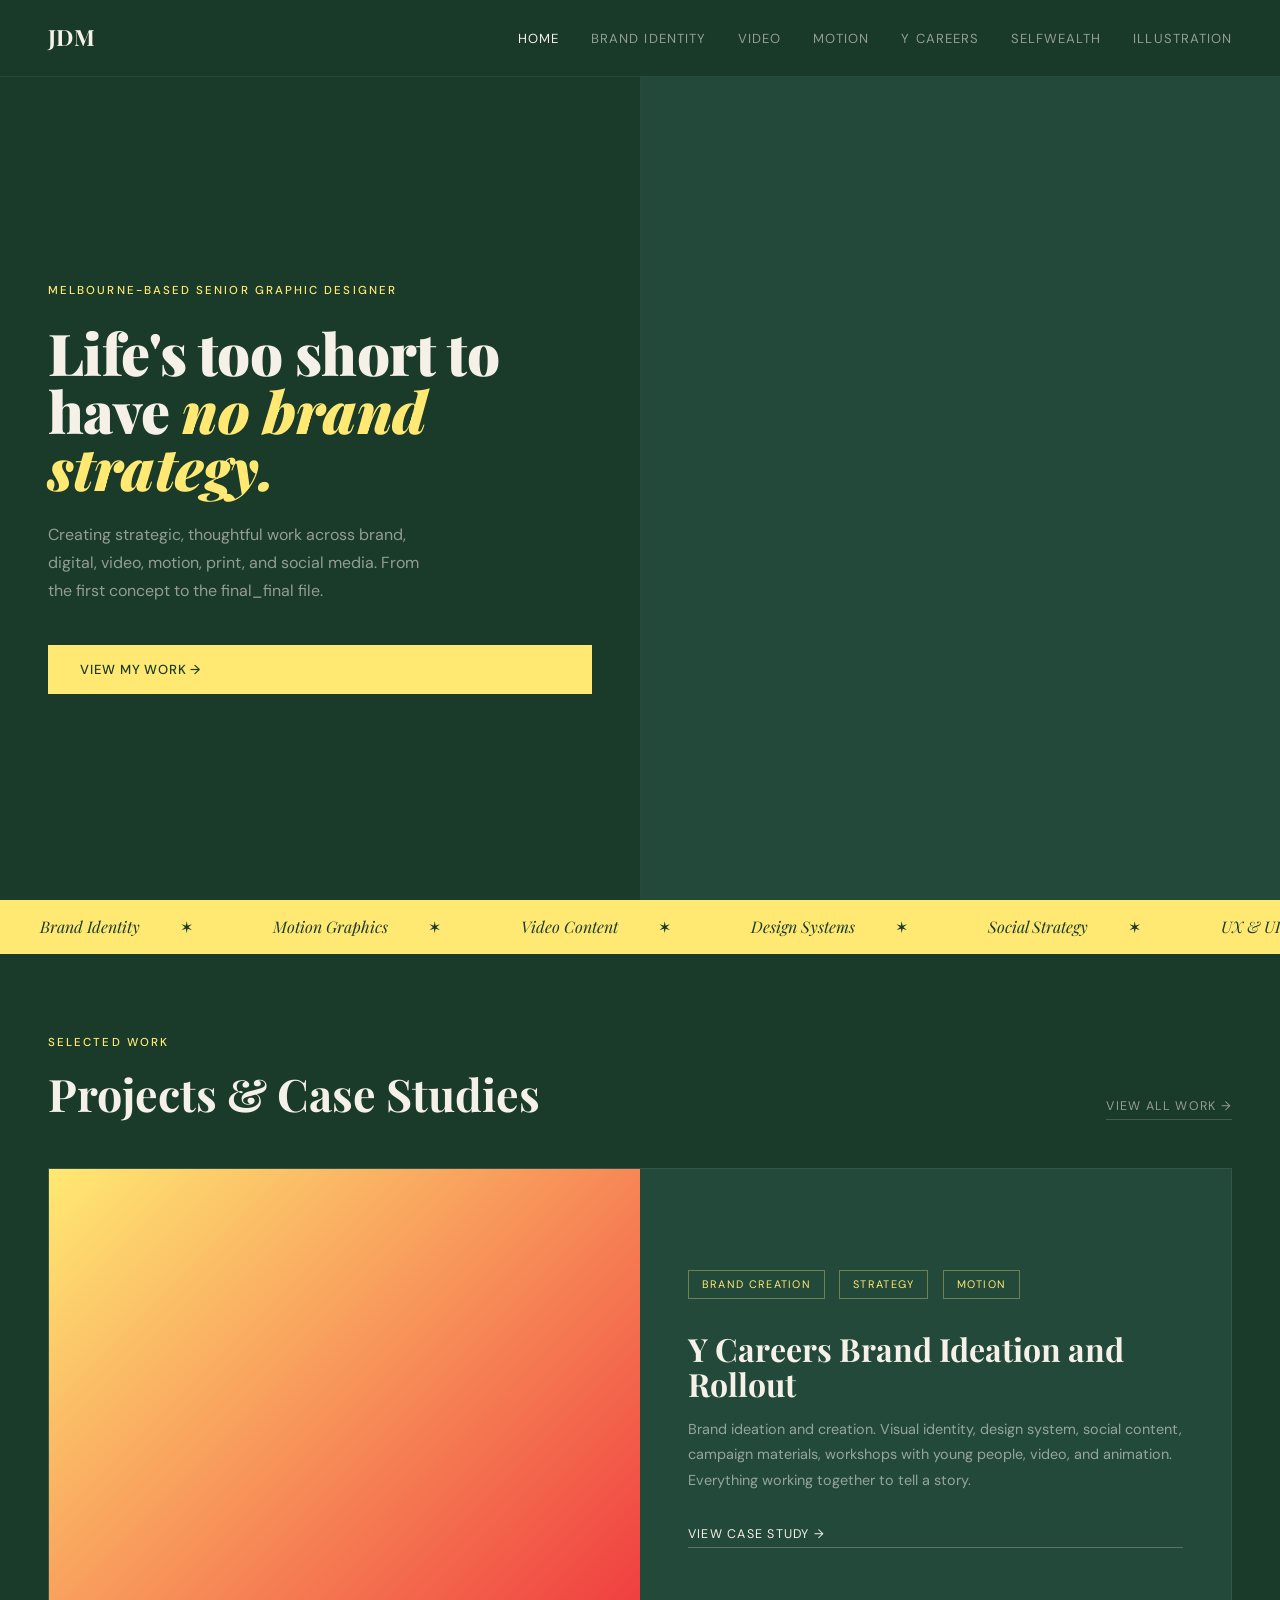
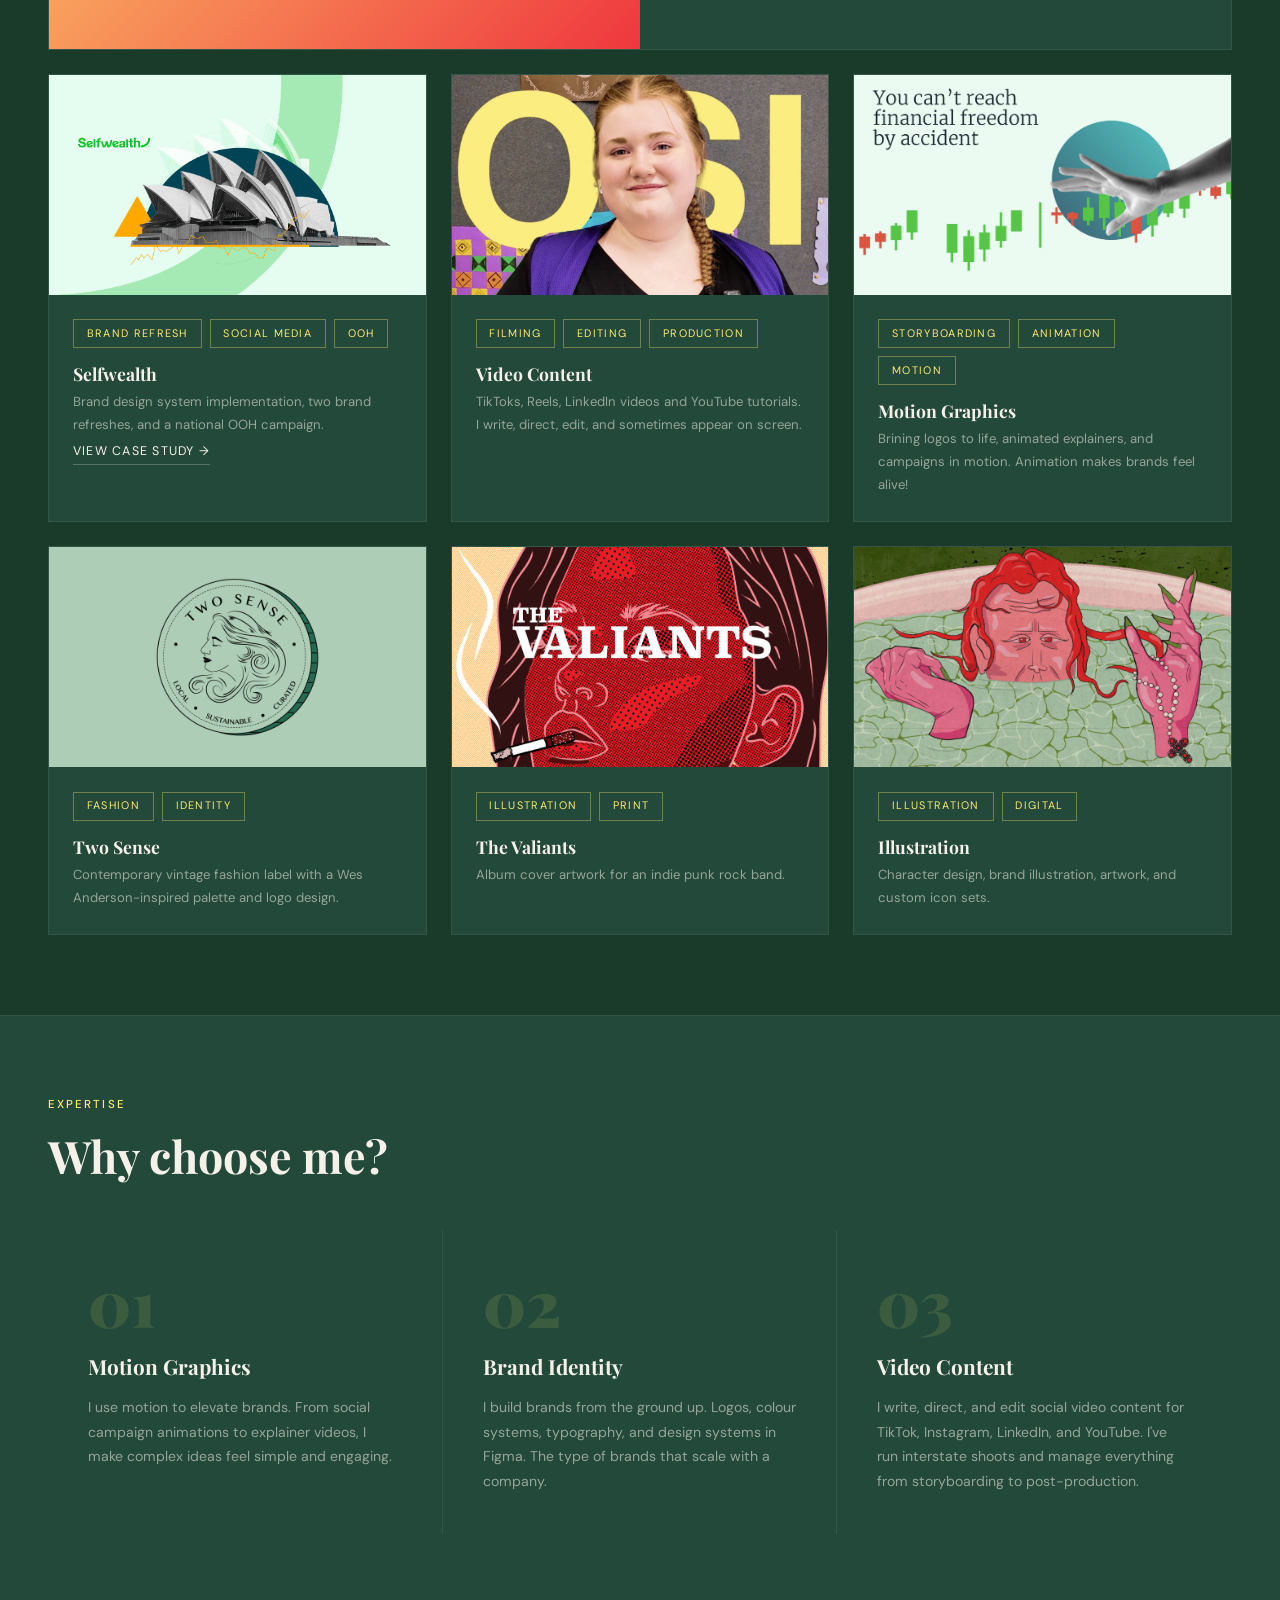
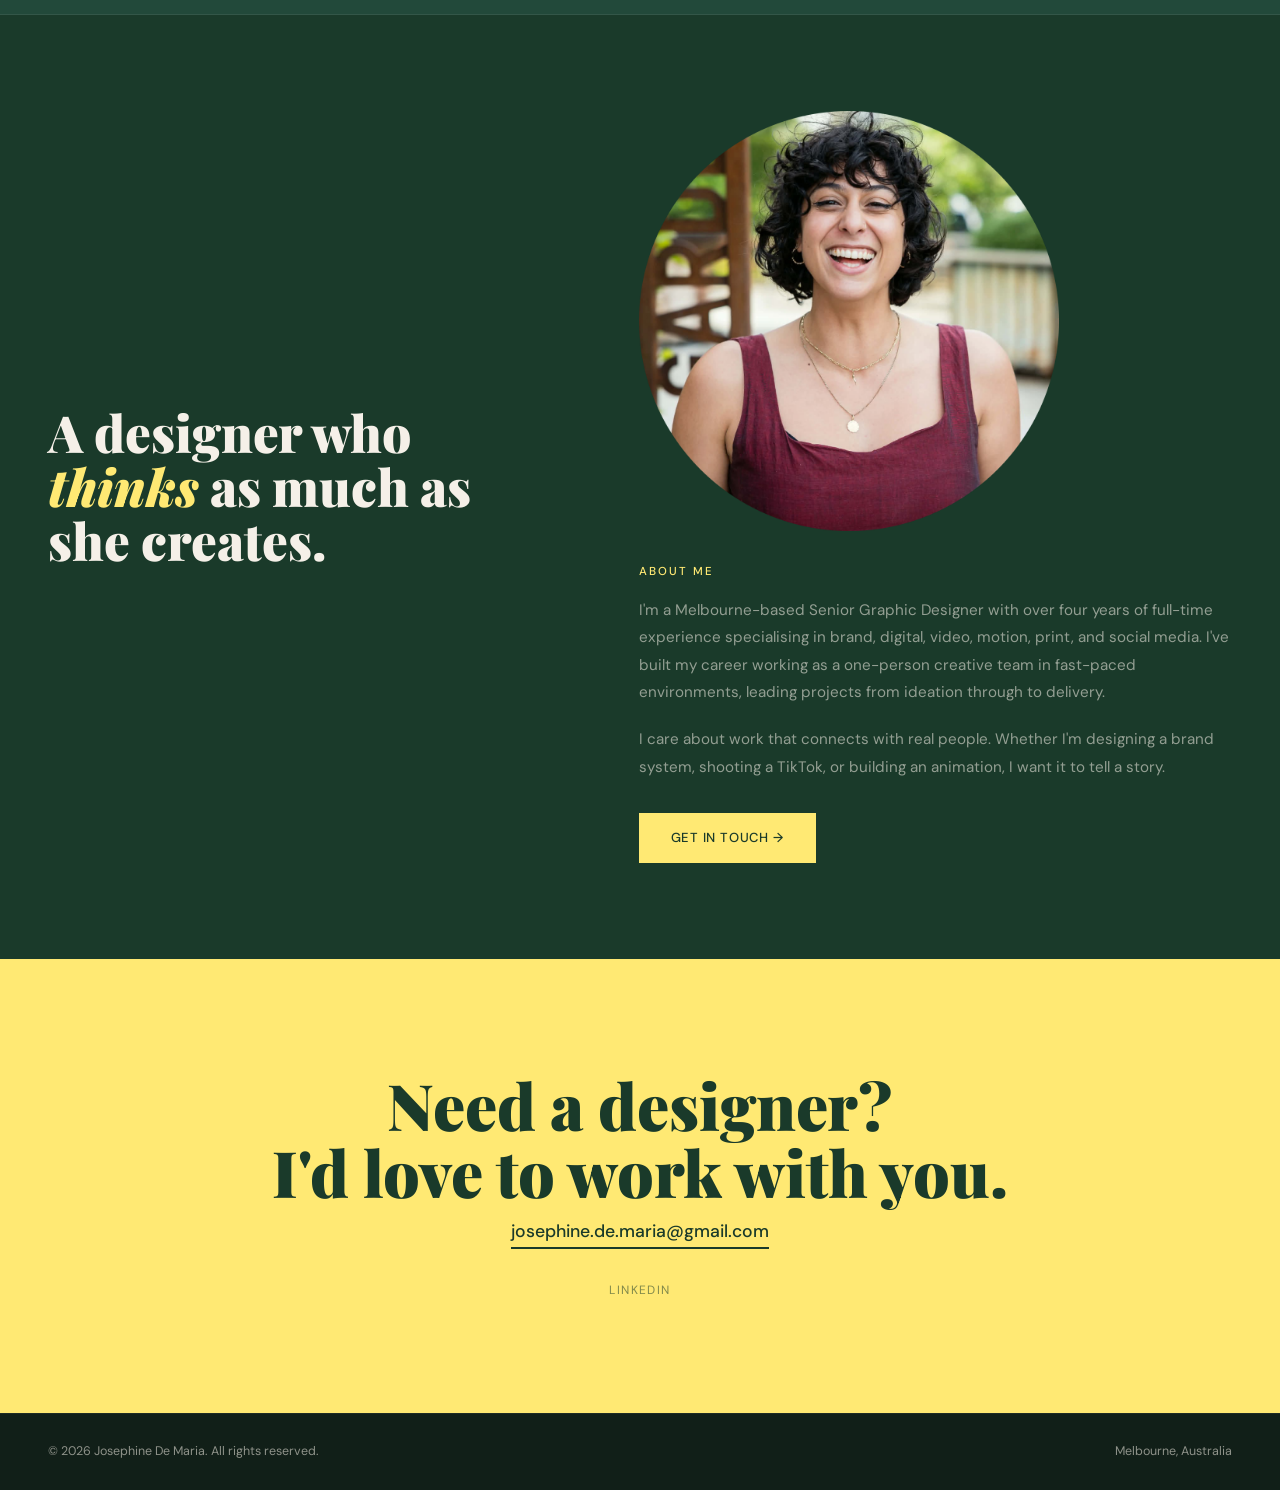
==== commit 735d2bf0: "Update index.html" ====
--- a/index.html
+++ b/index.html
@@ -152,7 +152,7 @@
         <span class="tag">Motion</span>
       </div>
       <h3 class="work-card-title">Y Careers Brand Ideation and Rollout</h3>
-      <p class="work-card-desc">I built the Y Careers brand from scratch. Visual identity, design system, social content, campaign materials, workshops with young people, video, and animation. Everything working together to genuinely connect with the audience.</p>
+      <p class="work-card-desc">Brand ideation and creation. Visual identity, design system, social content, campaign materials, workshops with young people, video, and animation. Everything working together to tell a story.</p>
       <span class="card-link">View Case Study &#8594;</span>
     </div>
   </a>
@@ -174,7 +174,7 @@
         <img src="assets/Featured Videos.png" alt="Video Content">
       </div>
       <div class="work-card-body">
-        <span class="tag">Video</span><span class="tag">Social</span><span class="tag">Production</span>
+        <span class="tag">Filming</span><span class="tag">Editing</span><span class="tag">Production</span>
         <h3 class="work-card-title">Video Content</h3>
         <p class="work-card-desc">TikToks, Reels, LinkedIn videos and YouTube tutorials. I write, direct, edit, and sometimes appear on screen.</p>
       </div>
@@ -184,7 +184,7 @@
         <img src="assets/Featured Animation.png" alt="Motion Graphics">
       </div>
       <div class="work-card-body">
-        <span class="tag">Motion</span><span class="tag">Animation</span><span class="tag">After Effects</span>
+        <span class="tag">Storyboarding</span><span class="tag">Animation</span><span class="tag">Motion</span>
         <h3 class="work-card-title">Motion Graphics</h3>
         <p class="work-card-desc">Brining logos to life, animated explainers, and campaigns in motion. Animation makes brands feel alive!</p>
       </div>
@@ -216,7 +216,7 @@
       <div class="work-card-body">
         <span class="tag">Illustration</span><span class="tag">Digital</span>
         <h3 class="work-card-title">Illustration</h3>
-        <p class="work-card-desc">Character design, brand illustration, editorial artwork, and custom icon systems.</p>
+        <p class="work-card-desc">Character design, brand illustration, artwork, and custom icon sets.</p>
       </div>
     </a>
   </div>
@@ -224,22 +224,22 @@
 
 <section class="expertise-section">
   <span class="eyebrow">Expertise</span>
-  <h2 style="font-family:var(--serif);font-size:clamp(2rem,3.5vw,3rem);font-weight:700;color:var(--cream);line-height:1.15;">What I bring to the table</h2>
+  <h2 style="font-family:var(--serif);font-size:clamp(2rem,3.5vw,3rem);font-weight:700;color:var(--cream);line-height:1.15;">Why choose me?</h2>
   <div class="expertise-grid">
     <div class="expertise-item fade-up">
       <div class="expertise-number">01</div>
       <h3 class="expertise-name">Motion Graphics</h3>
-      <p style="font-size:0.88rem;color:var(--muted);line-height:1.75;">I use After Effects to translate brand identities into motion. From social campaign animations to explainer videos, I make complex things feel simple and engaging.</p>
+      <p style="font-size:0.88rem;color:var(--muted);line-height:1.75;">I use motion to elevate brands. From social campaign animations to explainer videos, I make complex ideas feel simple and engaging.</p>
     </div>
     <div class="expertise-item fade-up">
       <div class="expertise-number">02</div>
       <h3 class="expertise-name">Brand Identity</h3>
-      <p style="font-size:0.88rem;color:var(--muted);line-height:1.75;">I build brands from the ground up. Logos, colour systems, typography, design systems in Figma. The kind of foundations a team can actually use.</p>
+      <p style="font-size:0.88rem;color:var(--muted);line-height:1.75;">I build brands from the ground up. Logos, colour systems, typography, and design systems in Figma. The type of brands that scale with a company.</p>
     </div>
     <div class="expertise-item fade-up">
       <div class="expertise-number">03</div>
       <h3 class="expertise-name">Video Content</h3>
-      <p style="font-size:0.88rem;color:var(--muted);line-height:1.75;">I write, direct, and edit social video content for TikTok, Instagram, LinkedIn, and YouTube. I've run interstate shoots and managed everything from storyboarding to post-production.</p>
+      <p style="font-size:0.88rem;color:var(--muted);line-height:1.75;">I write, direct, and edit social video content for TikTok, Instagram, LinkedIn, and YouTube. I've run interstate shoots and manage everything from storyboarding to post-production.</p>
     </div>
   </div>
 </section>
@@ -251,18 +251,16 @@
   <div class="fade-up">
     <img src="assets/Josephine.png" alt="Josephine De Maria" style="width:100%;max-width:420px;display:block;margin-bottom:2rem;object-fit:cover;">
     <span class="eyebrow">About Me</span>
-    <p style="font-size:0.95rem;color:var(--muted);line-height:1.8;margin-bottom:1.25rem;">I'm a Melbourne-based Senior Graphic Designer with over four years of experience across brand, digital, video, motion, and social media. I've built my career working as a one-person creative team in fast-paced environments, leading projects from the first idea through to final delivery.</p>
-    <p style="font-size:0.95rem;color:var(--muted);line-height:1.8;margin-bottom:2rem;">I care about work that connects with real people. Whether I'm designing a brand system, shooting a TikTok, or building out an animation, I want it to actually do something.</p>
+    <p style="font-size:0.95rem;color:var(--muted);line-height:1.8;margin-bottom:1.25rem;">I'm a Melbourne-based Senior Graphic Designer with over four years of full-time experience specialising in brand, digital, video, motion, print, and social media. I've built my career working as a one-person creative team in fast-paced environments, leading projects from ideation through to delivery.</p>
+    <p style="font-size:0.95rem;color:var(--muted);line-height:1.8;margin-bottom:2rem;">I care about work that connects with real people. Whether I'm designing a brand system, shooting a TikTok, or building an animation, I want it to tell a story.</p>
     <a href="#contact" class="btn">Get in Touch &#8594;</a>
   </div>
 </section>
 
 <section class="contact-section" id="contact" style="background:var(--accent);text-align:center;padding:7rem 3rem;">
   <h2 class="contact-title">Need a designer?<br>I'd love to work with you.</h2>
-  <p class="contact-sub">Open to freelance, contract, and full-time opportunities.</p>
   <a href="mailto:josephine.de.maria@gmail.com" class="contact-email-lg">josephine.de.maria@gmail.com</a>
   <div class="contact-links-row">
-    <a href="tel:0400636229">0400 636 229</a>
     <a href="https://www.linkedin.com/in/josephinedmaria" target="_blank" rel="noopener">LinkedIn</a>
   </div>
 </section>
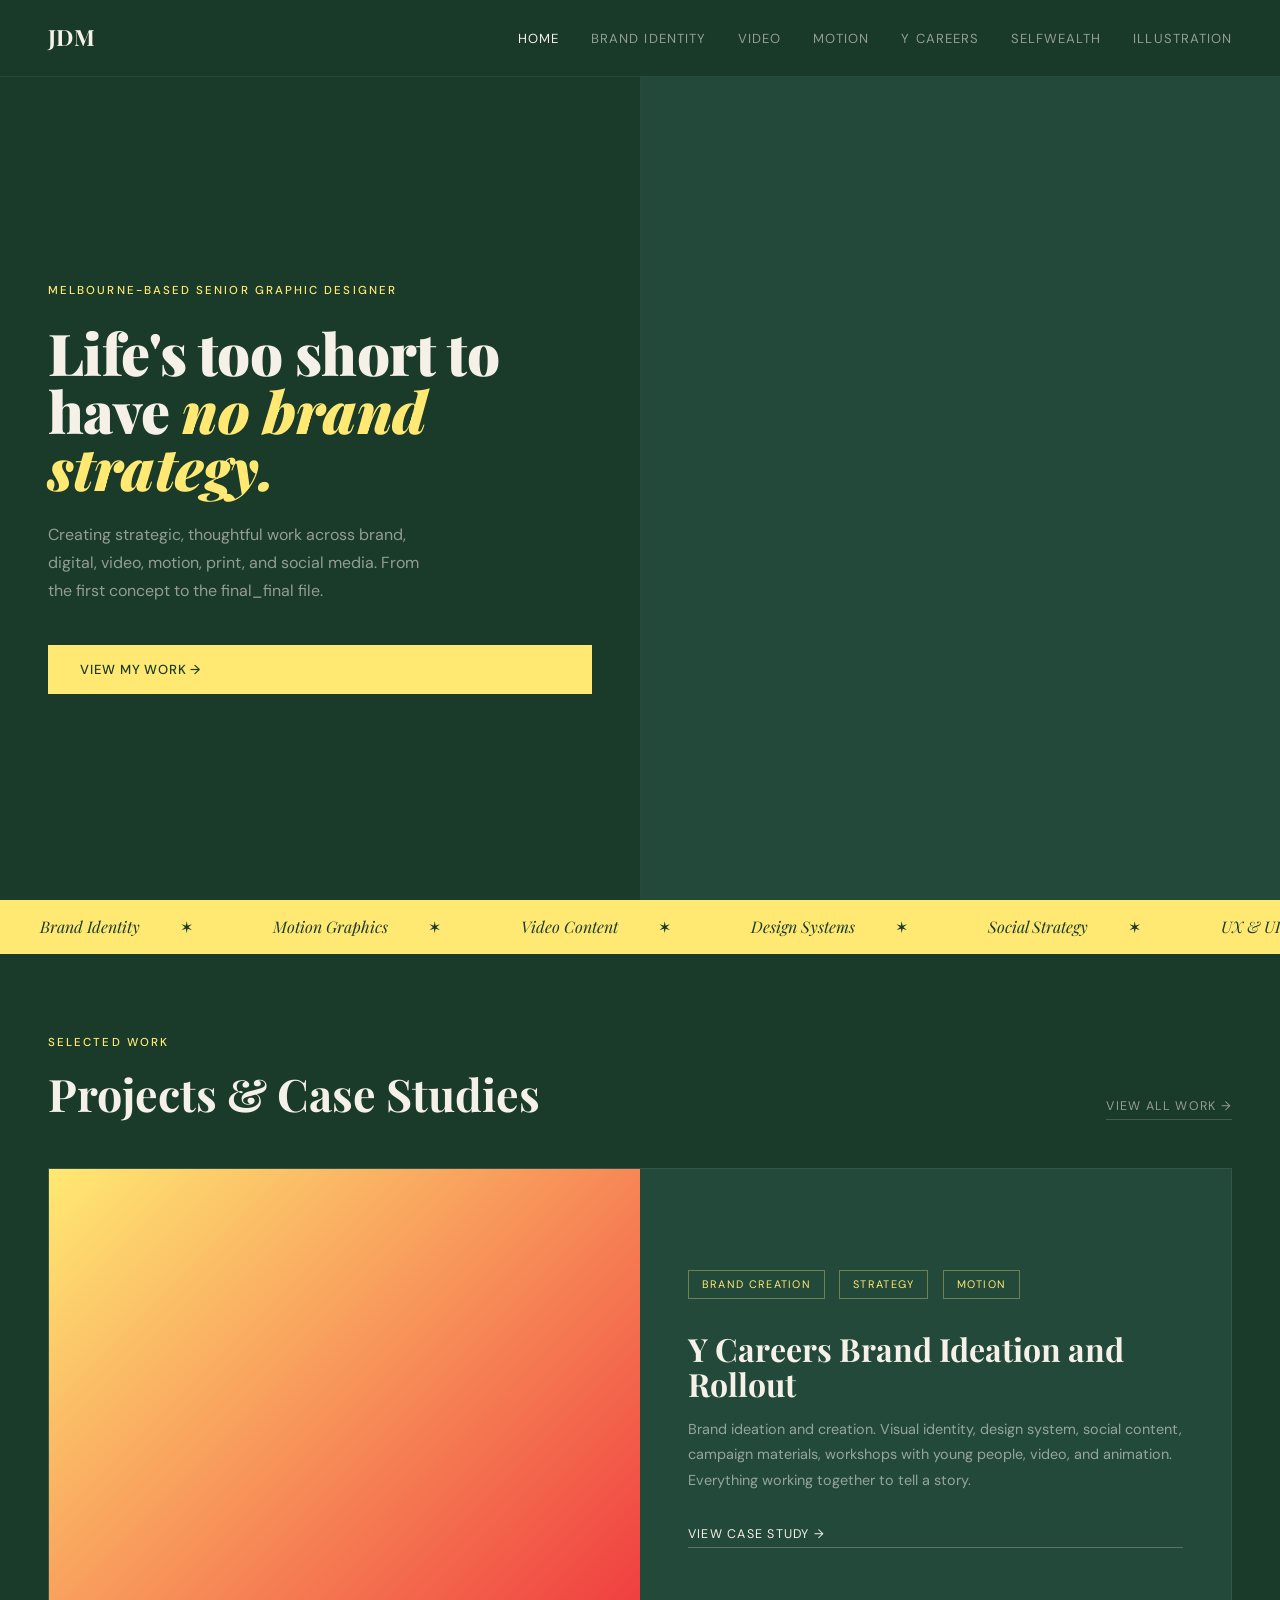
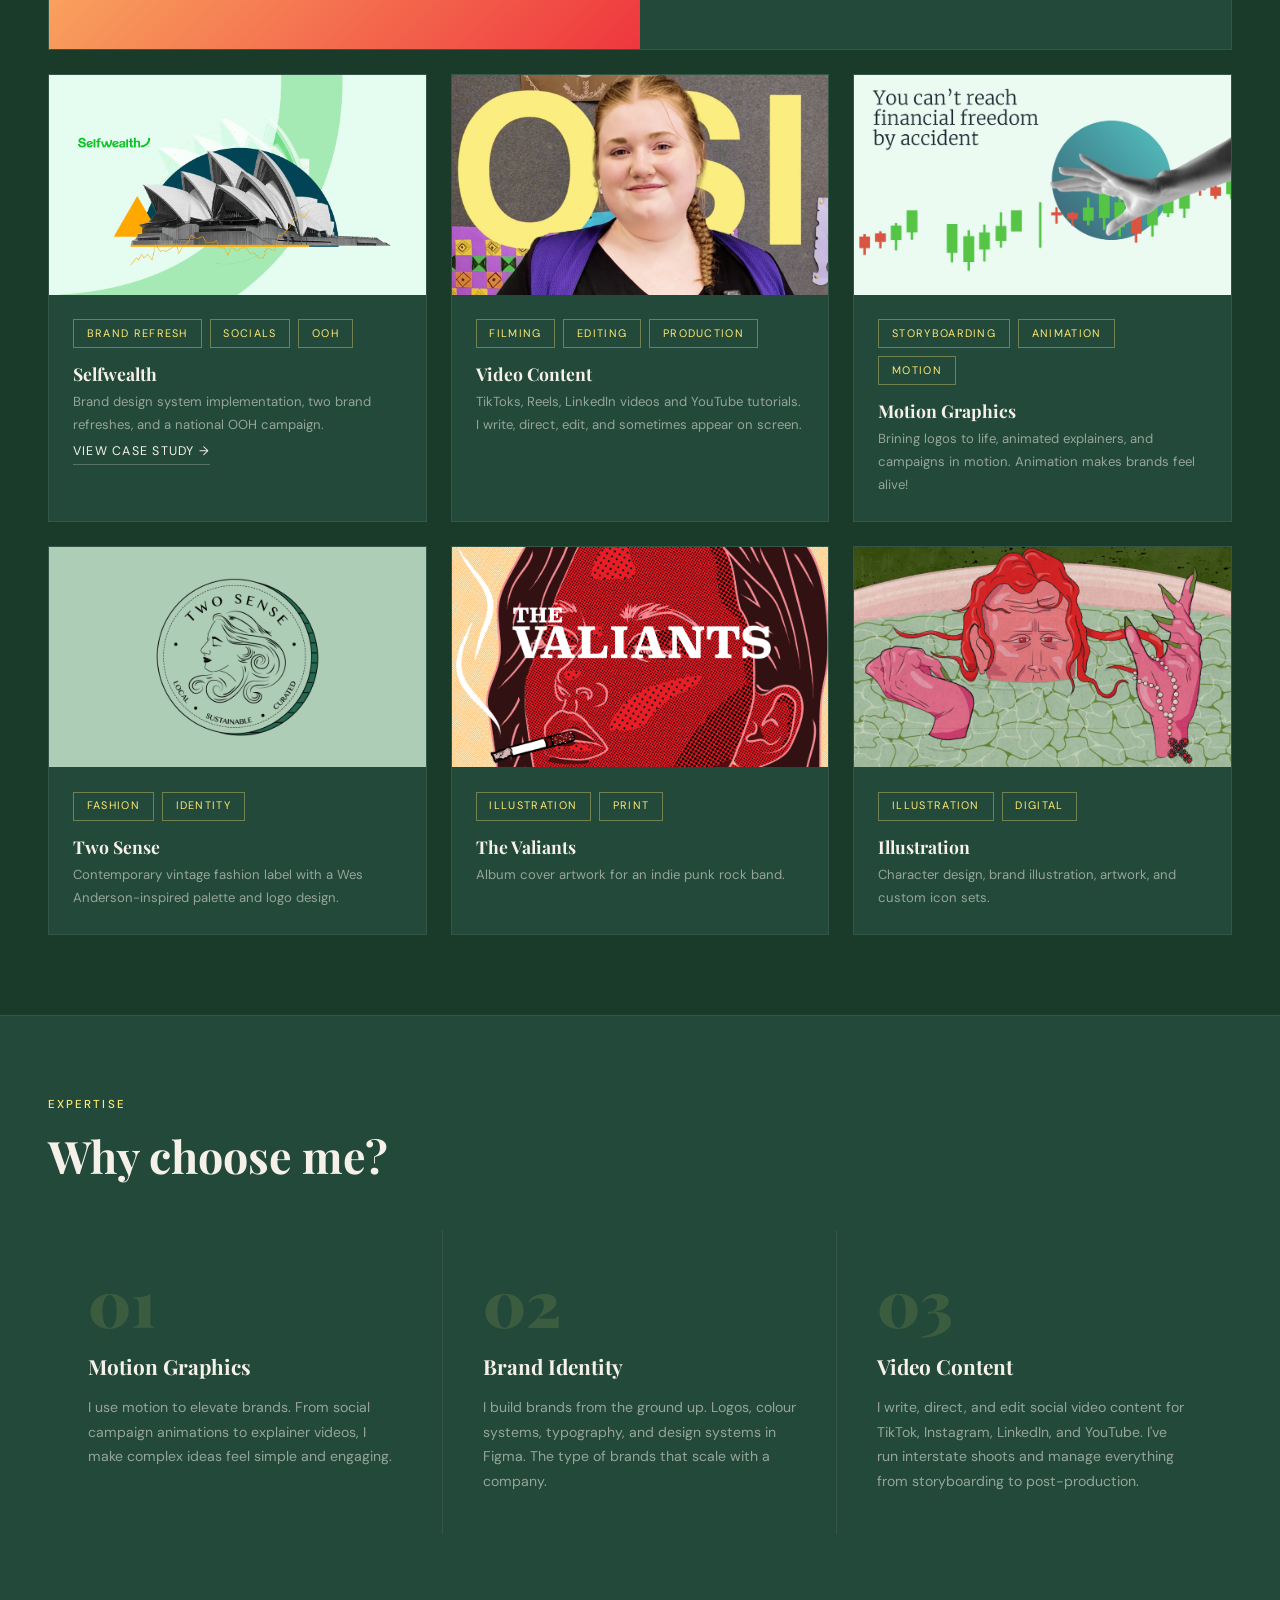
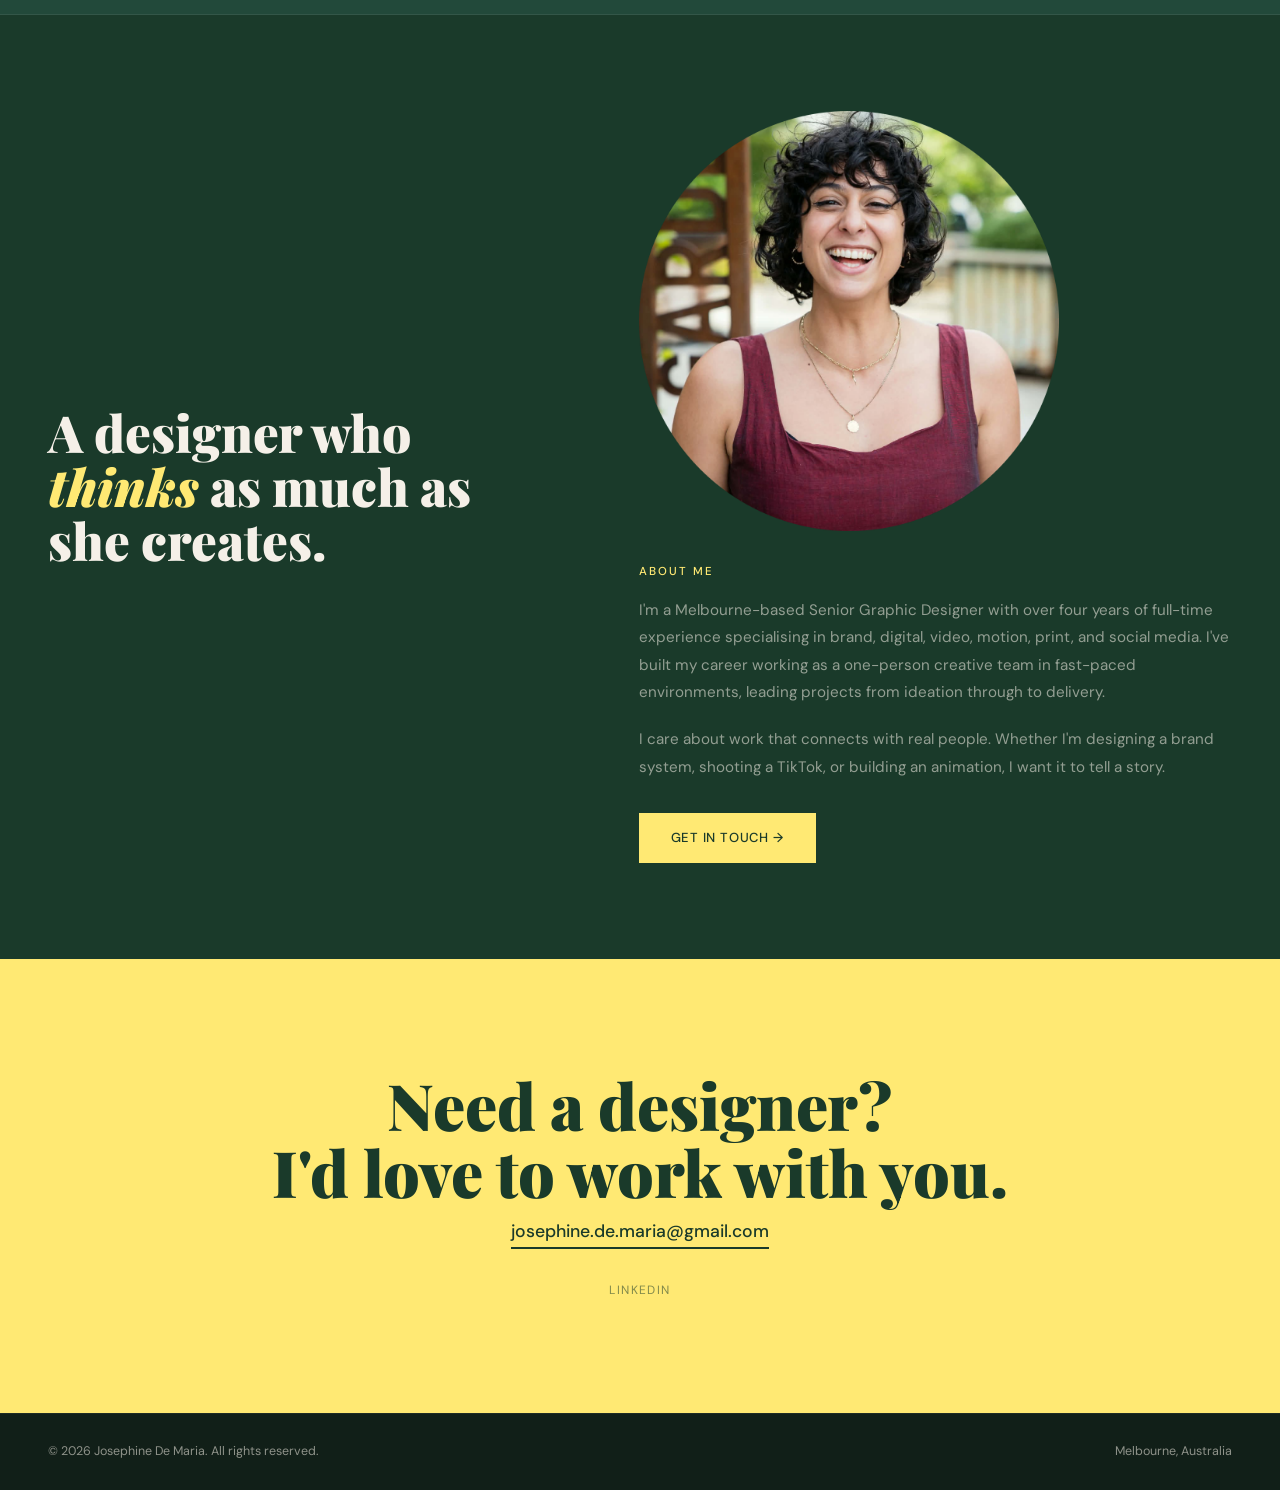
==== commit e80b7683: "Update index.html" ====
--- a/index.html
+++ b/index.html
@@ -163,7 +163,7 @@
         <img src="assets/Featured Selfwealth.png" alt="Selfwealth">
       </div>
       <div class="work-card-body">
-        <span class="tag">Brand Refresh</span><span class="tag">Social Media</span><span class="tag">OOH</span>
+        <span class="tag">Brand Refresh</span><span class="tag">Socials</span><span class="tag">OOH</span>
         <h3 class="work-card-title">Selfwealth</h3>
         <p class="work-card-desc">Brand design system implementation, two brand refreshes, and a national OOH campaign.</p>
         <span class="card-link">View Case Study &#8594;</span>
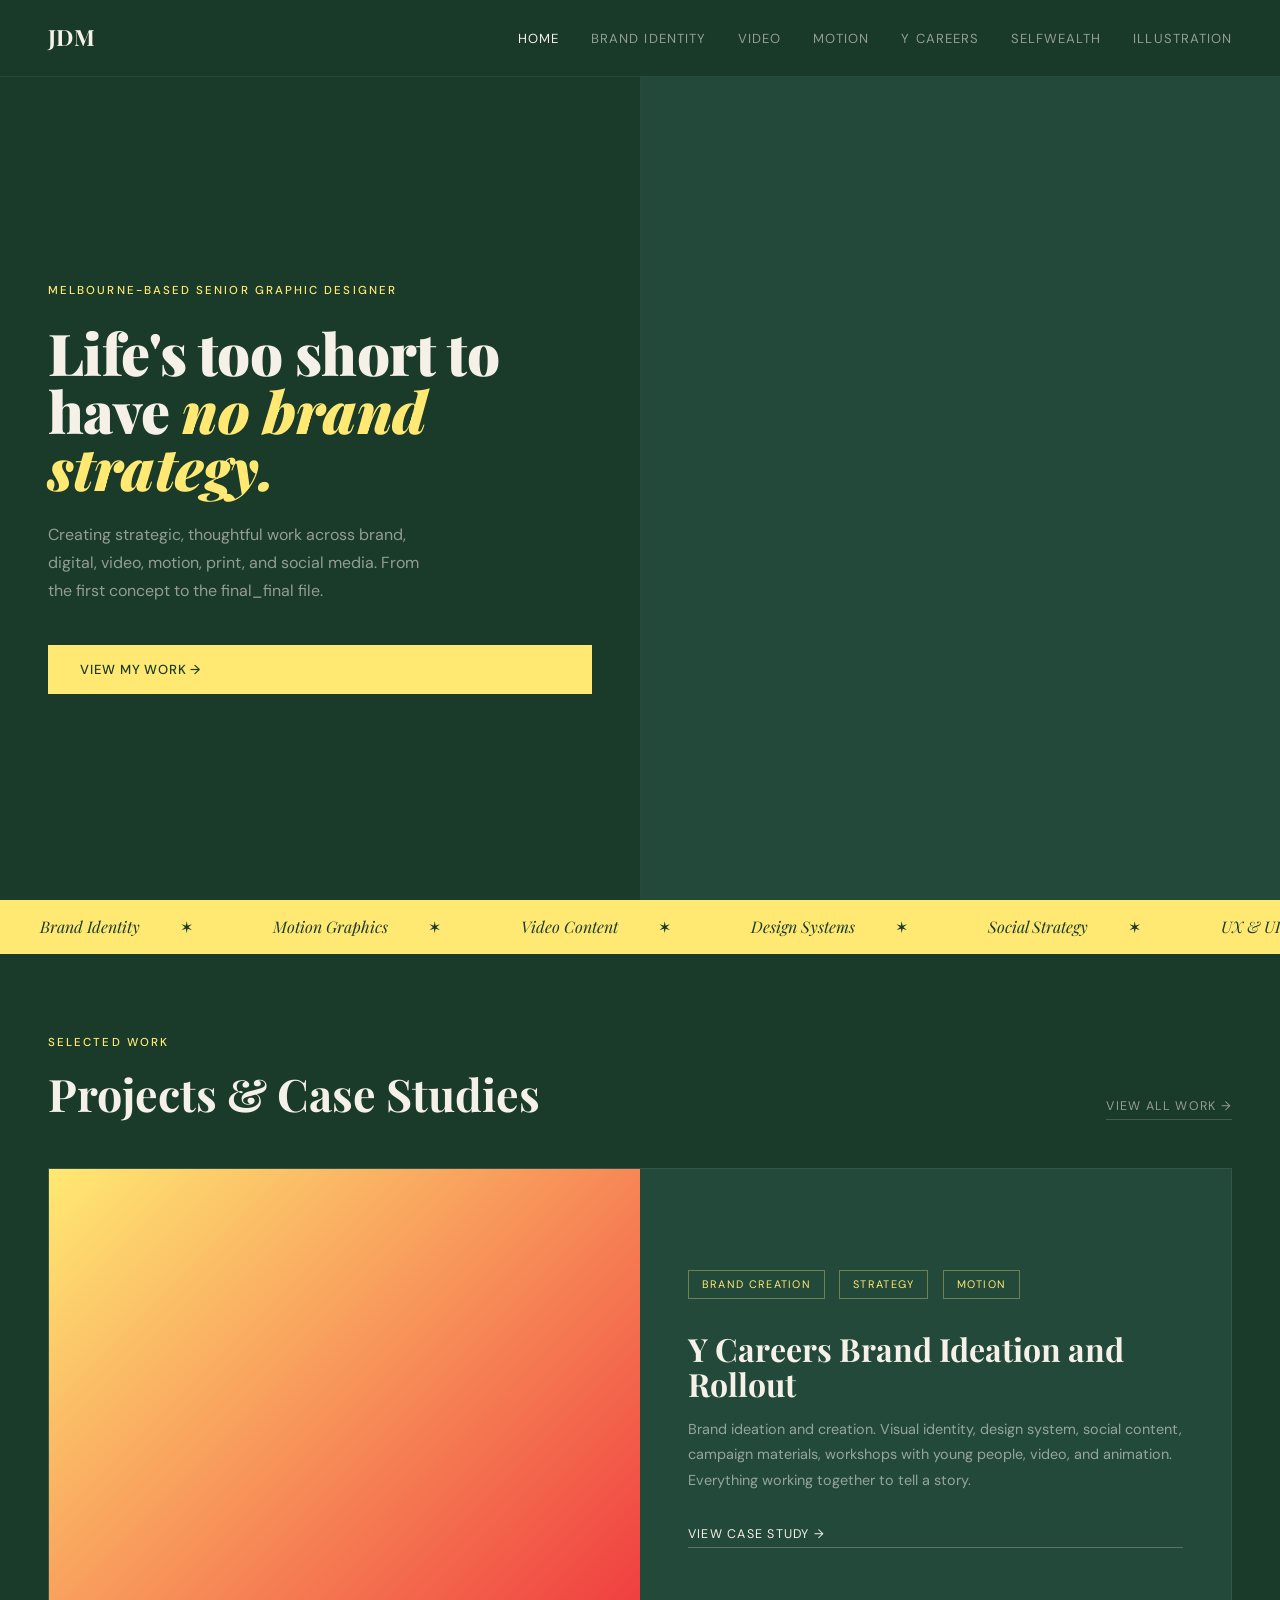
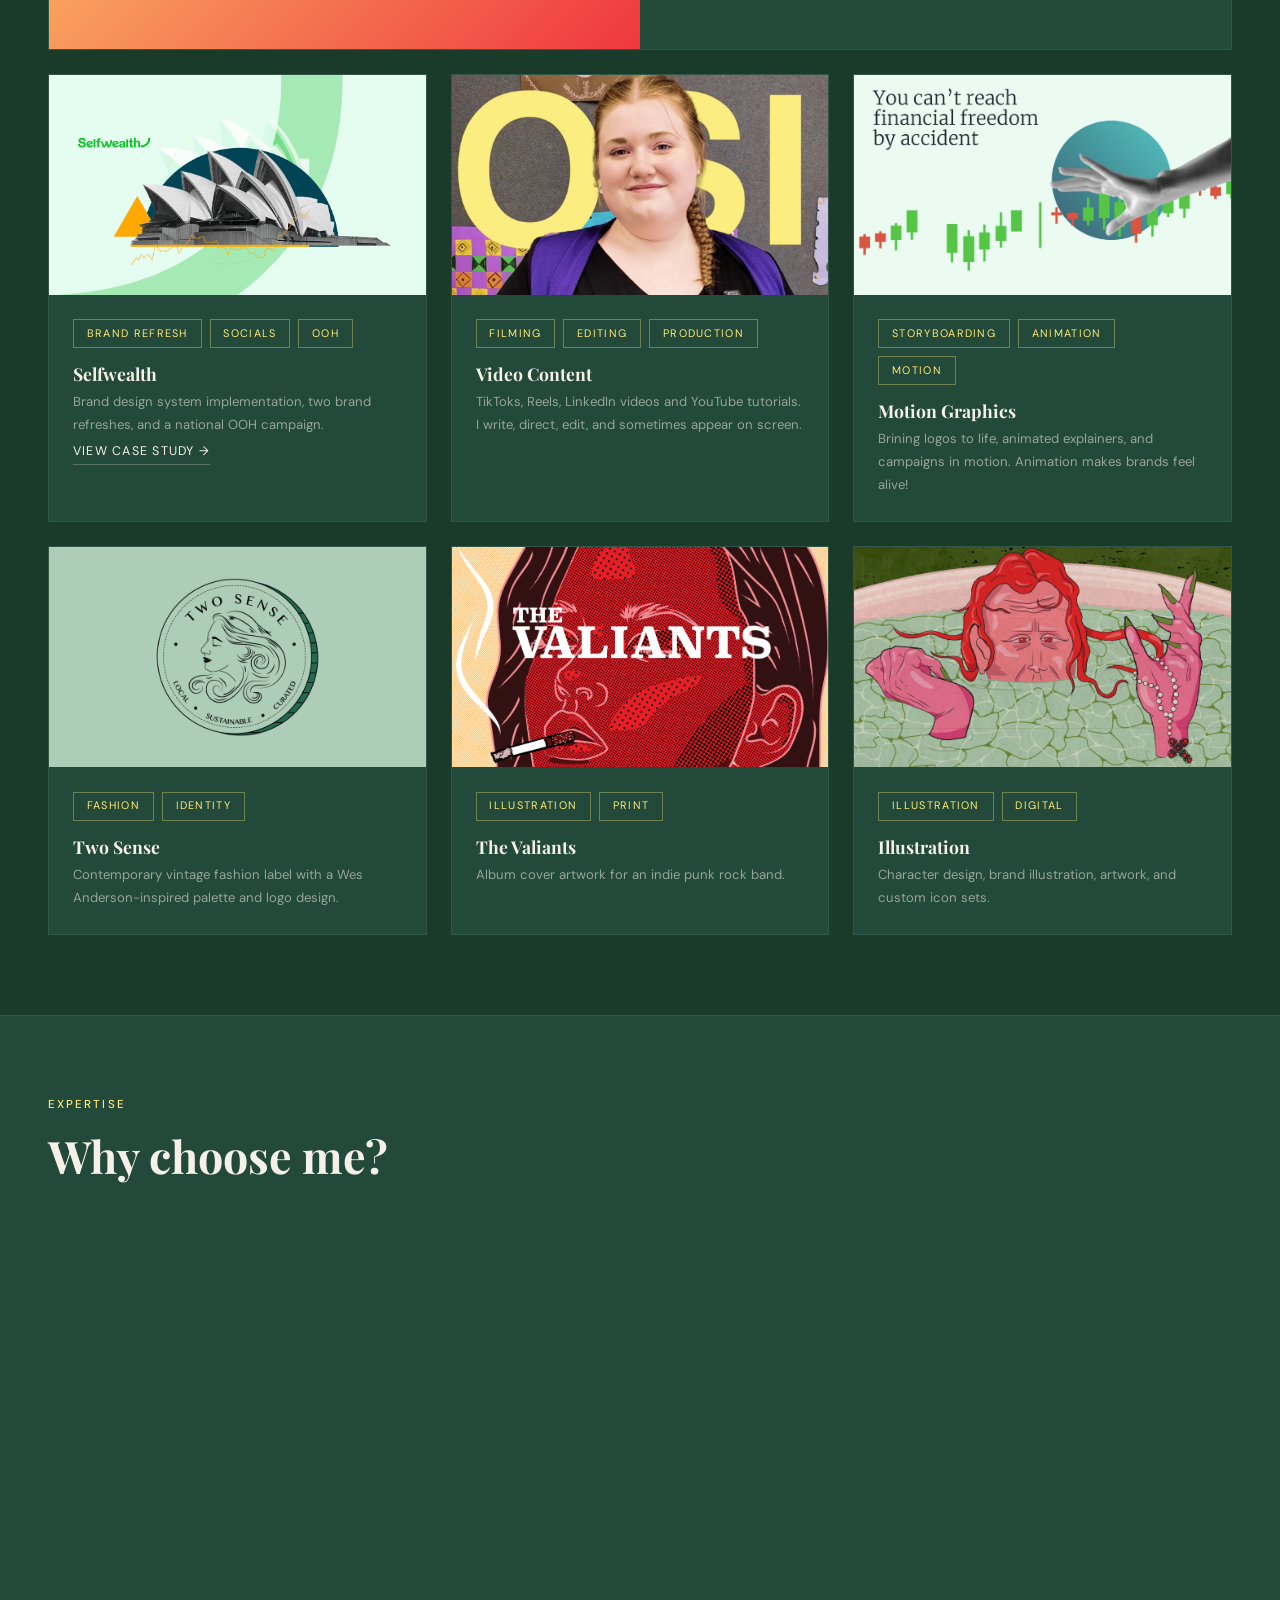
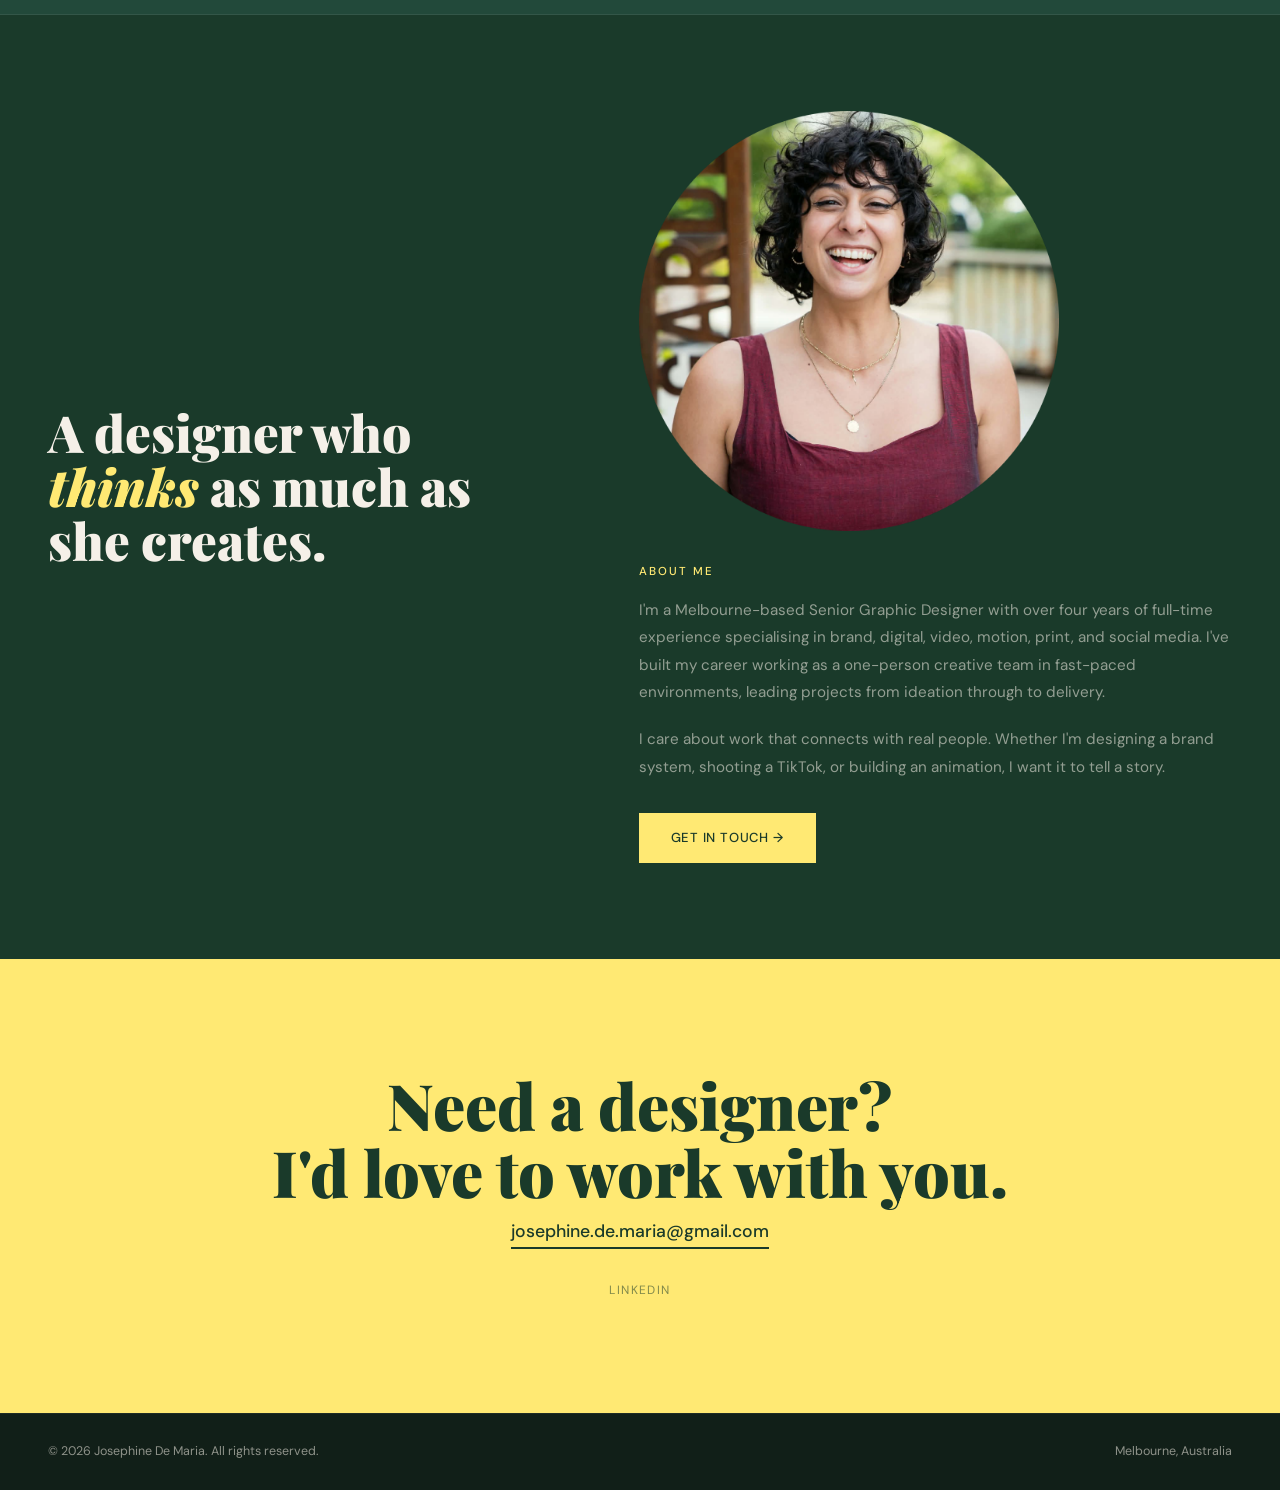
==== commit 0afe7ca0: "Update index.html" ====
--- a/index.html
+++ b/index.html
@@ -234,7 +234,7 @@
     <div class="expertise-item fade-up">
       <div class="expertise-number">02</div>
       <h3 class="expertise-name">Brand Identity</h3>
-      <p style="font-size:0.88rem;color:var(--muted);line-height:1.75;">I build brands from the ground up. Logos, colour systems, typography, and design systems in Figma. The type of brands that scale with a company.</p>
+      <p style="font-size:0.88rem;color:var(--muted);line-height:1.75;">I build brands from the ground up. Logos, colour systems, typography, and design systems. The type of brands that scale with a company.</p>
     </div>
     <div class="expertise-item fade-up">
       <div class="expertise-number">03</div>
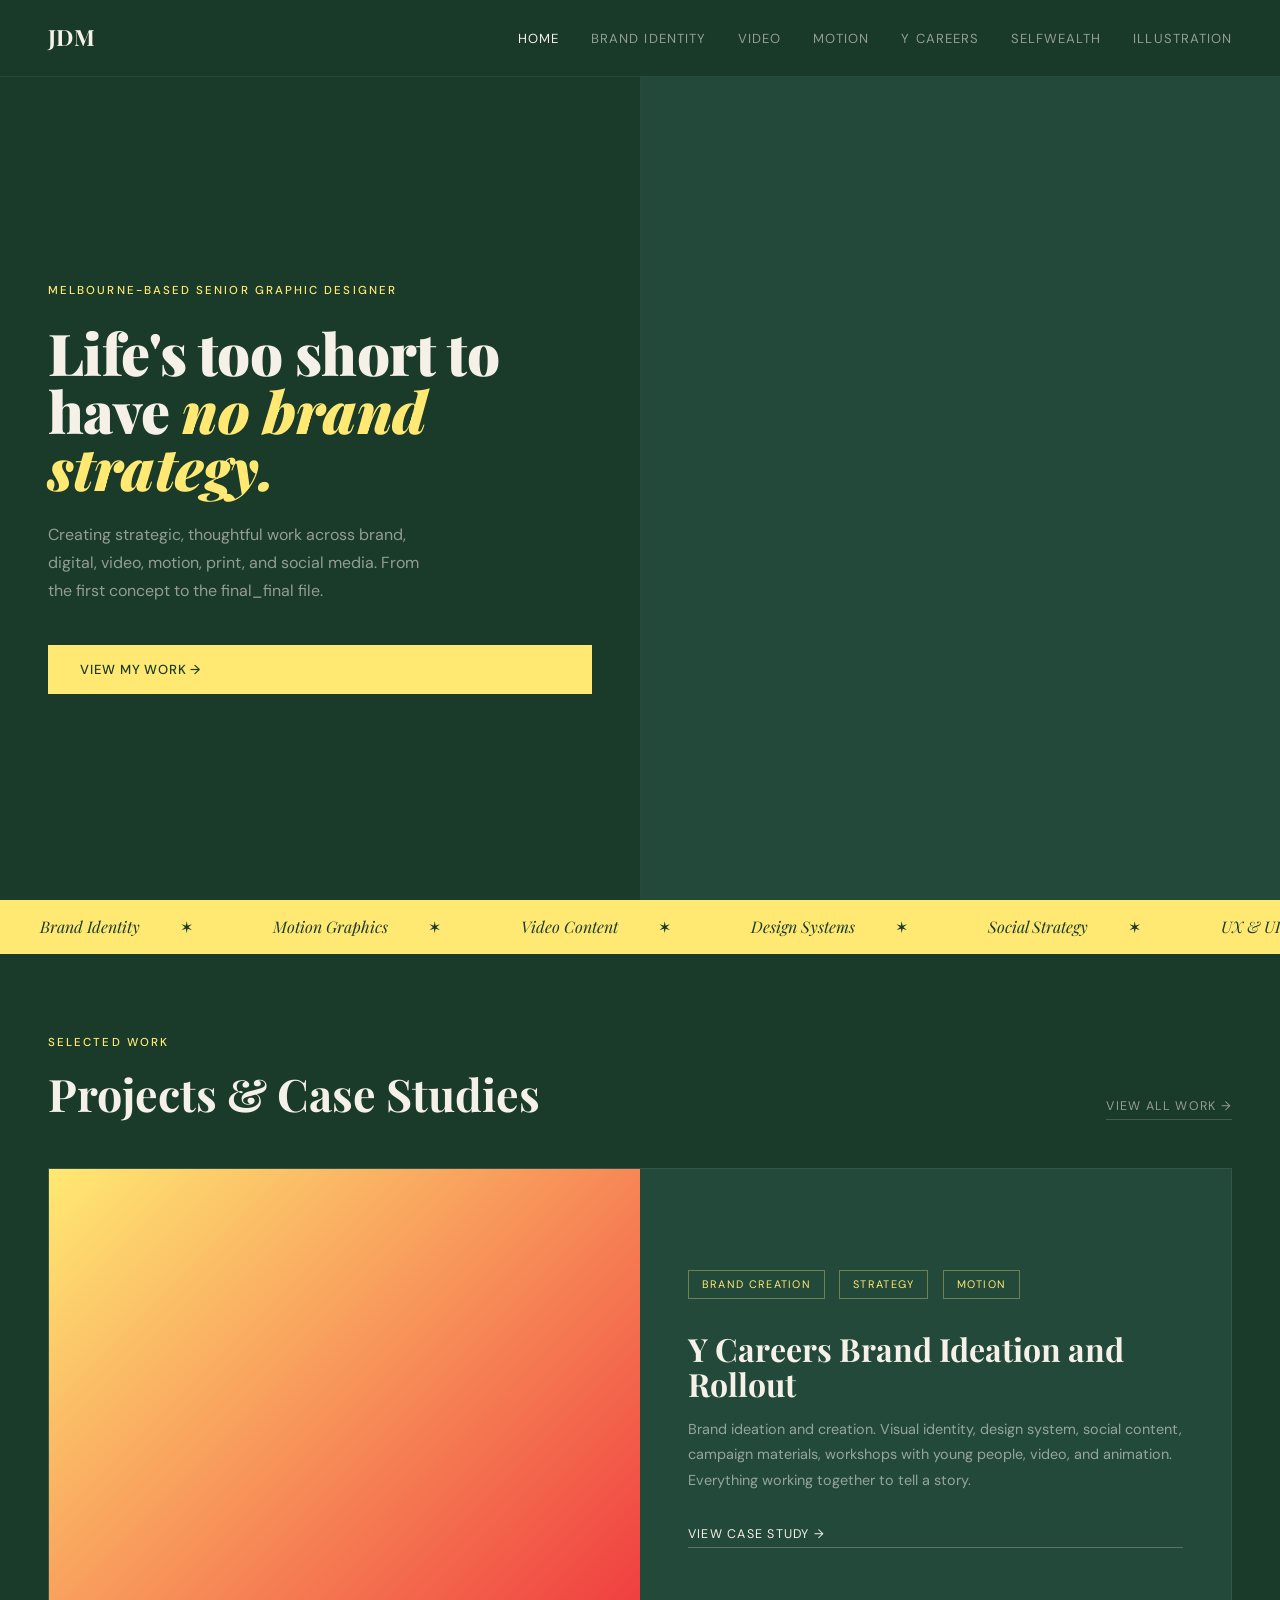
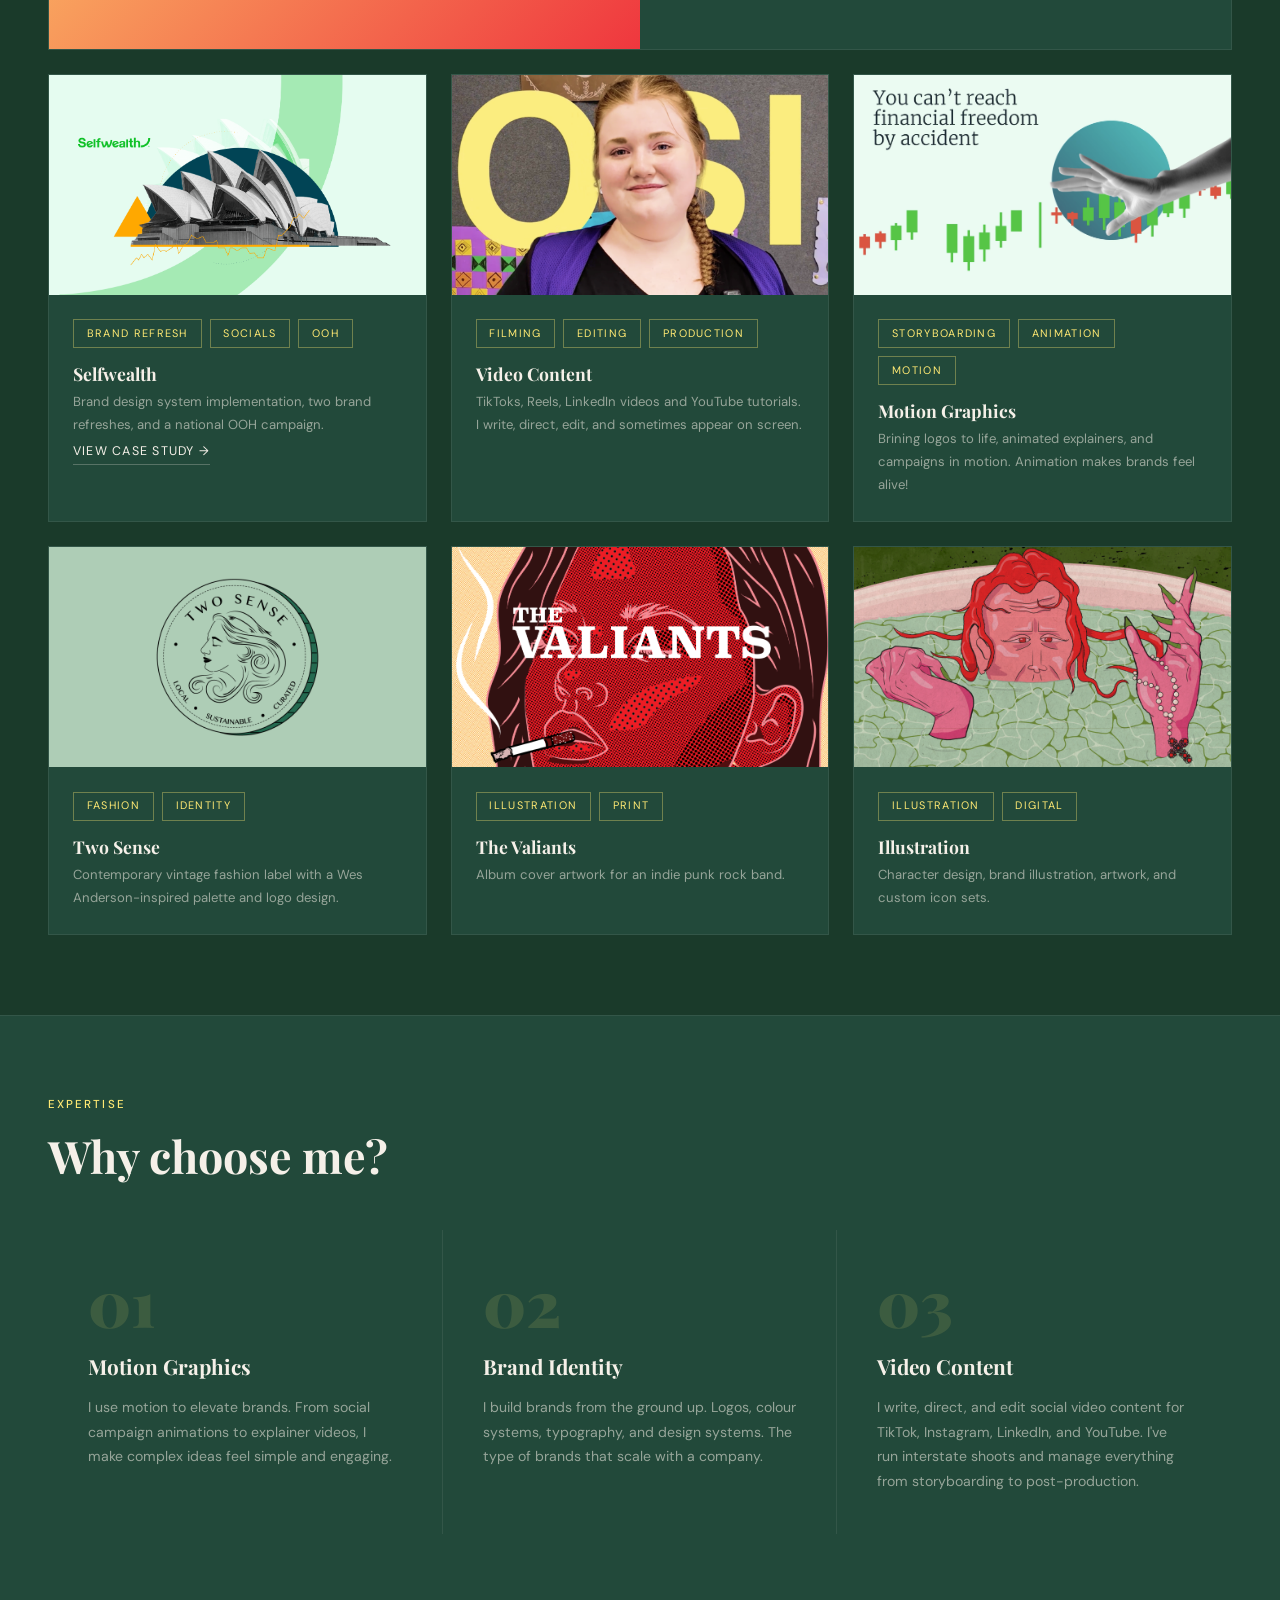
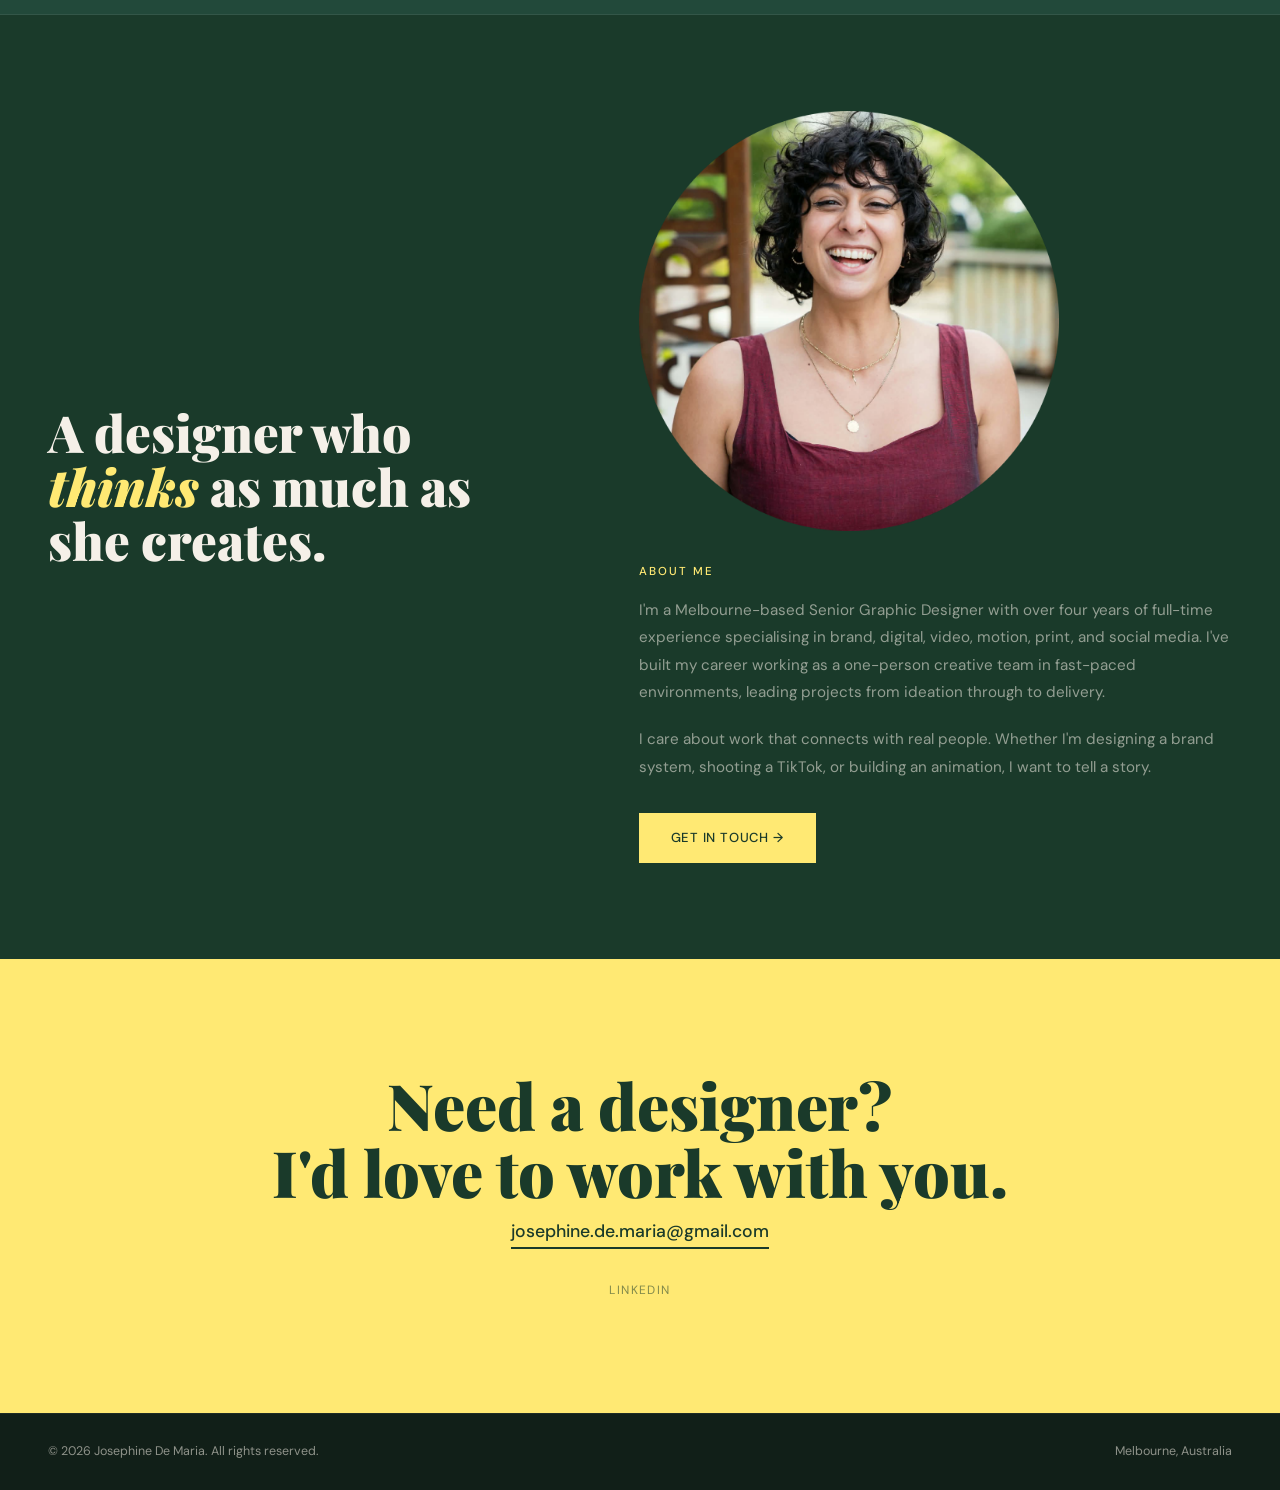
==== commit 3650e50e: "Update index.html" ====
--- a/index.html
+++ b/index.html
@@ -252,7 +252,7 @@
     <img src="assets/Josephine.png" alt="Josephine De Maria" style="width:100%;max-width:420px;display:block;margin-bottom:2rem;object-fit:cover;">
     <span class="eyebrow">About Me</span>
     <p style="font-size:0.95rem;color:var(--muted);line-height:1.8;margin-bottom:1.25rem;">I'm a Melbourne-based Senior Graphic Designer with over four years of full-time experience specialising in brand, digital, video, motion, print, and social media. I've built my career working as a one-person creative team in fast-paced environments, leading projects from ideation through to delivery.</p>
-    <p style="font-size:0.95rem;color:var(--muted);line-height:1.8;margin-bottom:2rem;">I care about work that connects with real people. Whether I'm designing a brand system, shooting a TikTok, or building an animation, I want it to tell a story.</p>
+    <p style="font-size:0.95rem;color:var(--muted);line-height:1.8;margin-bottom:2rem;">I care about work that connects with real people. Whether I'm designing a brand system, shooting a TikTok, or building an animation, I want to tell a story.</p>
     <a href="#contact" class="btn">Get in Touch &#8594;</a>
   </div>
 </section>
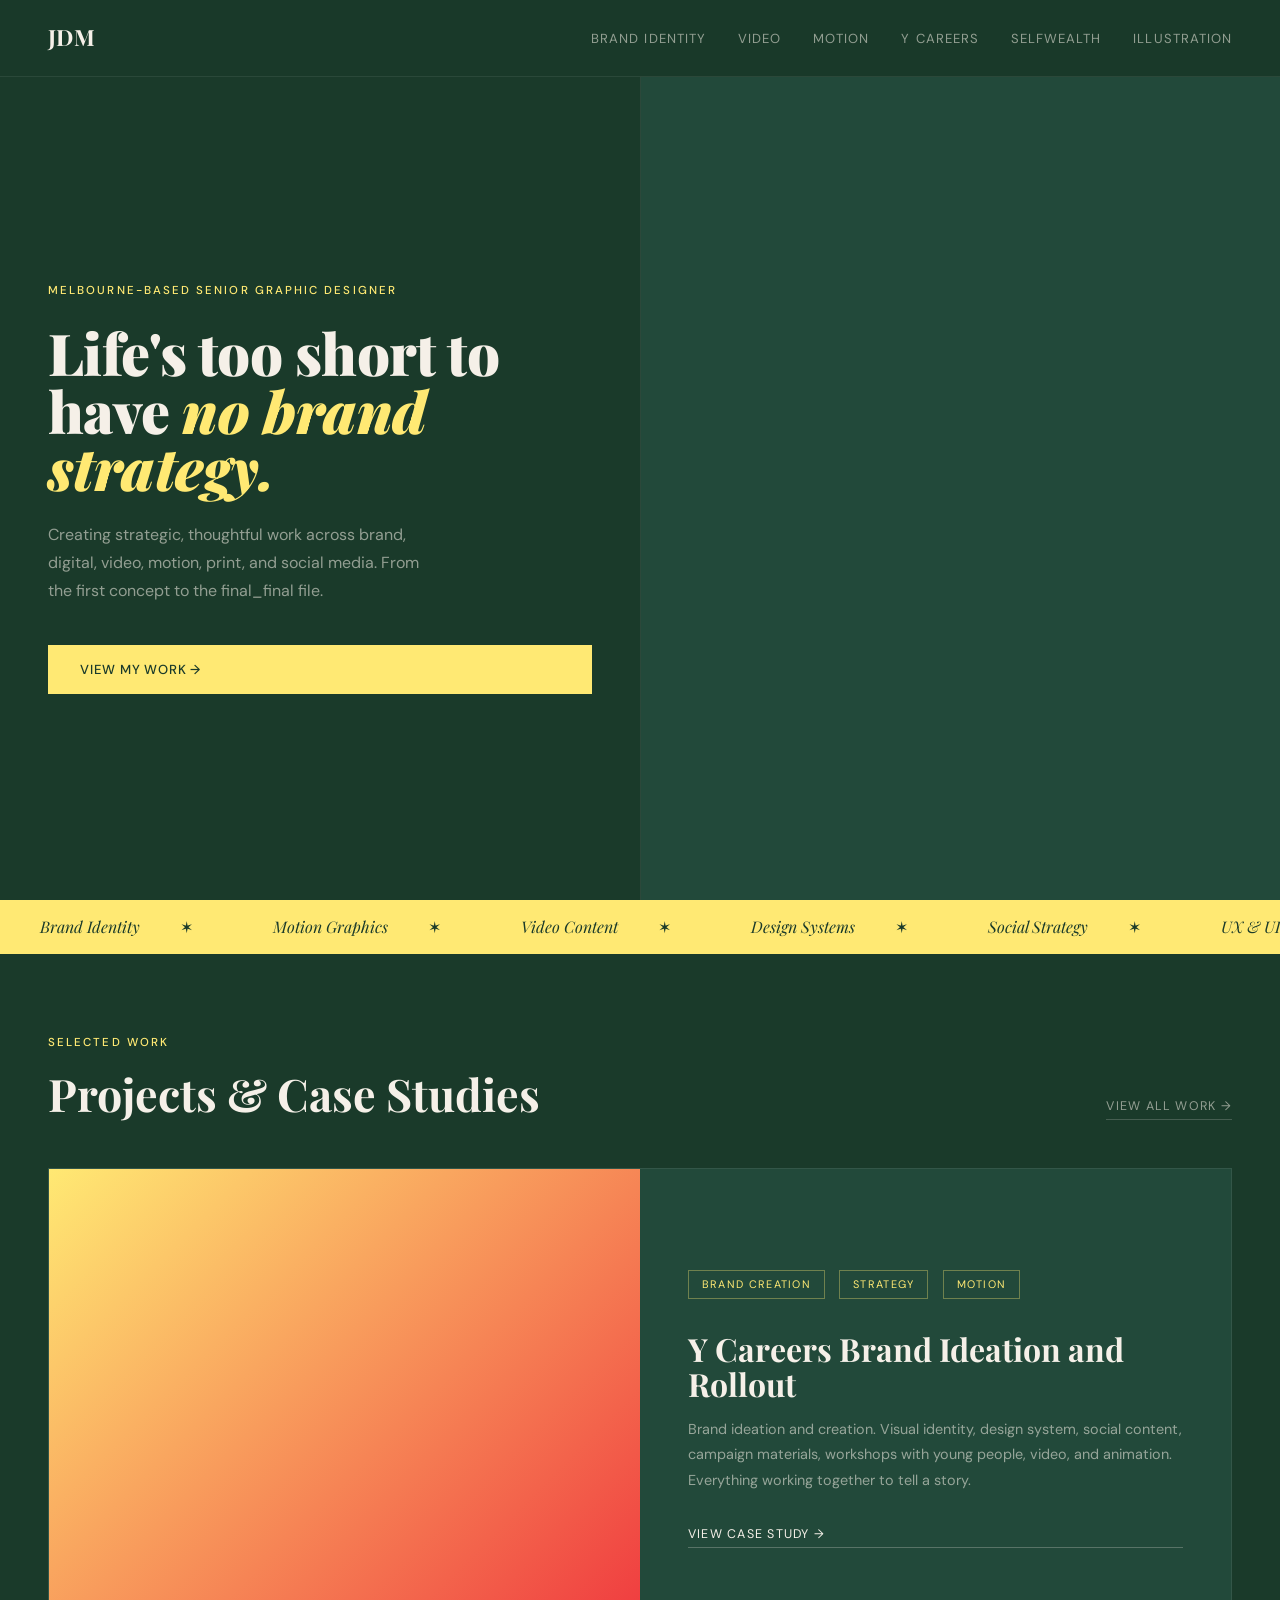
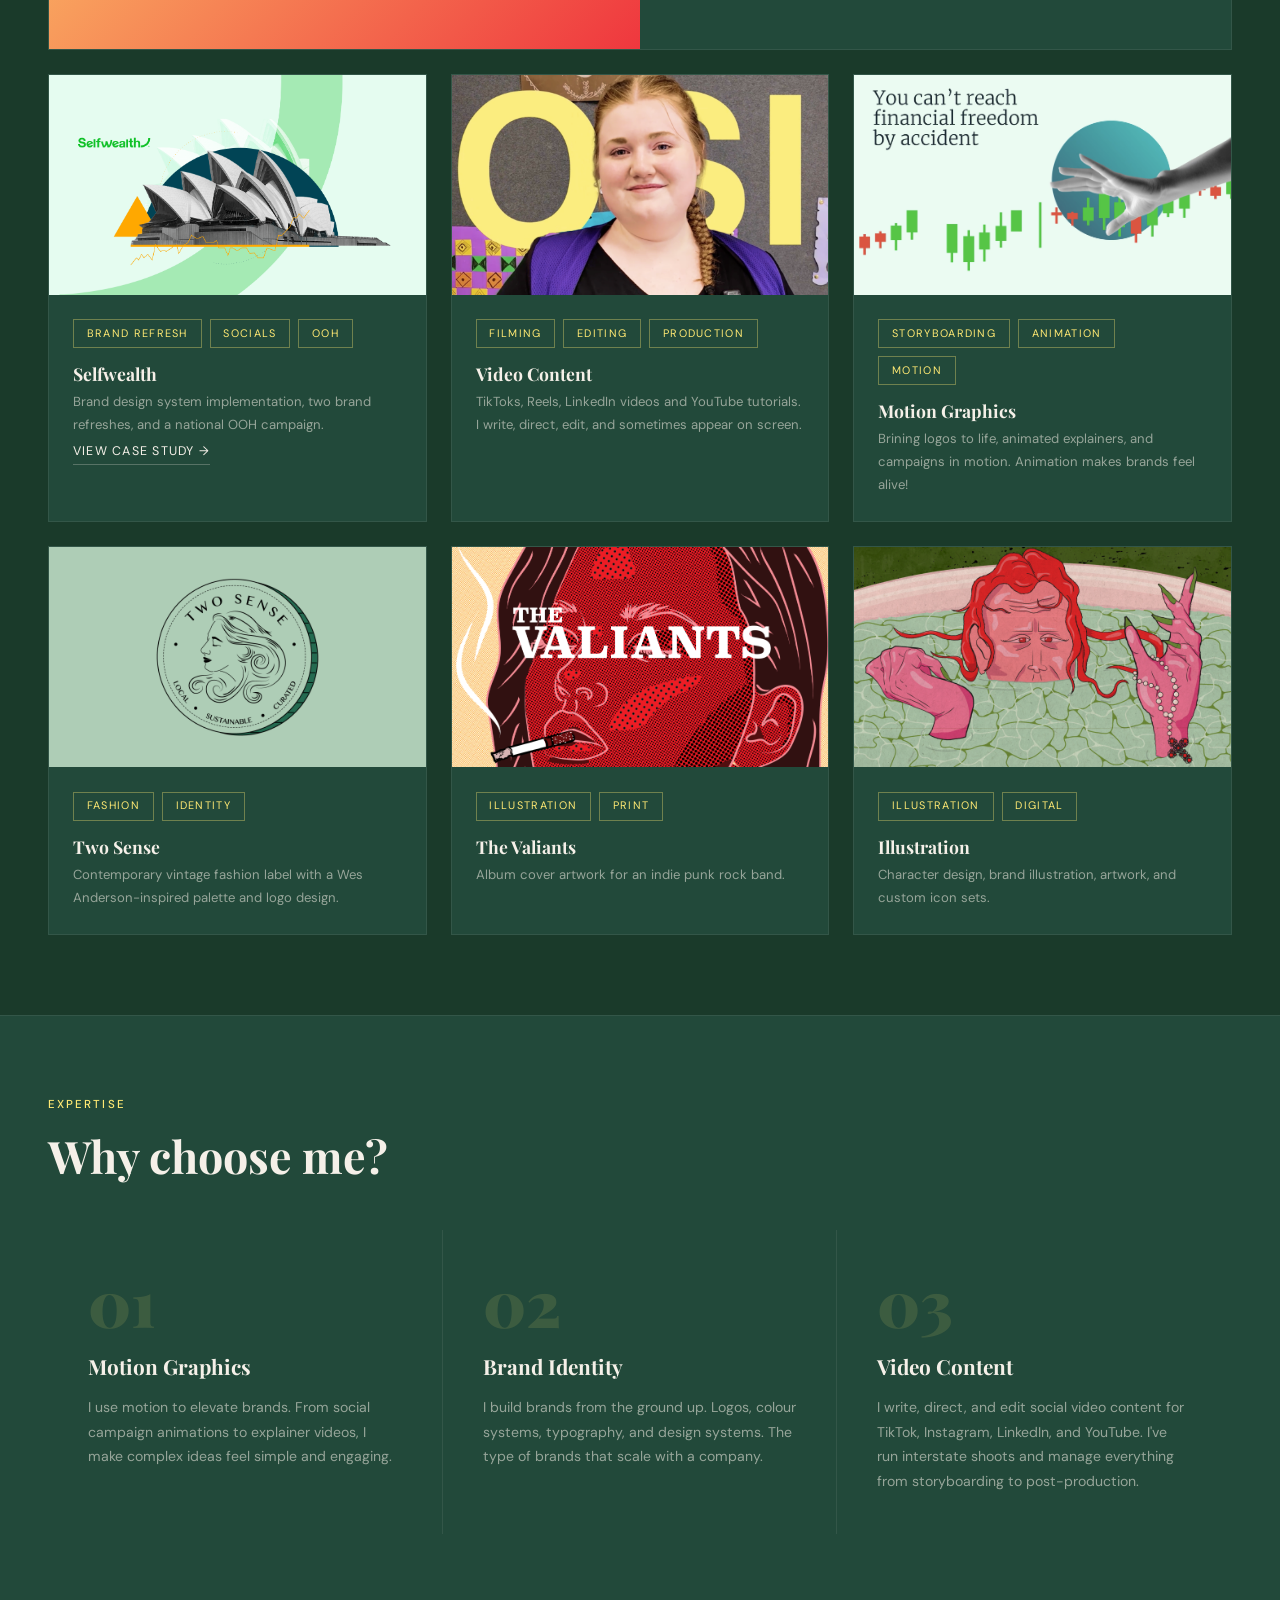
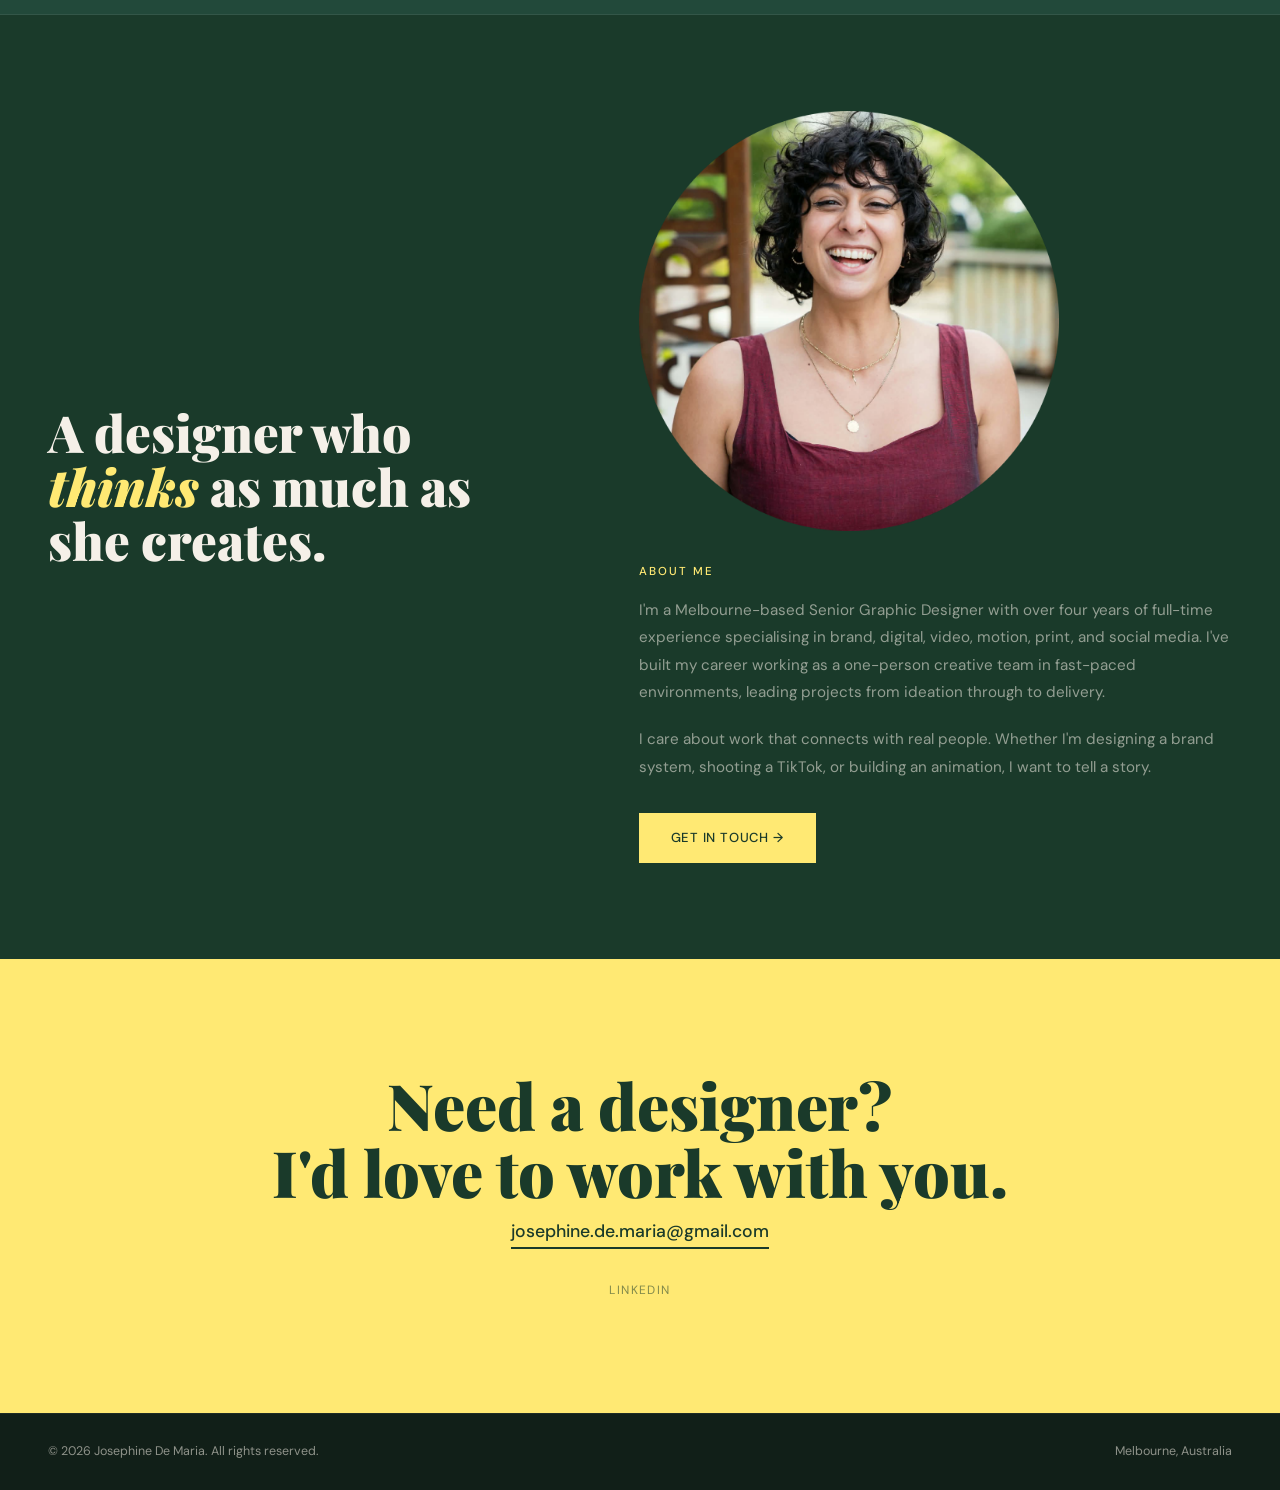
==== commit c66fb0e3: "Update index.html" ====
--- a/index.html
+++ b/index.html
@@ -85,7 +85,6 @@
 <nav>
   <a href="index.html" class="nav-logo">JDM</a>
   <ul class="nav-links">
-    <li><a href="index.html" class="active">Home</a></li>
     <li><a href="brand-identity.html">Brand Identity</a></li>
     <li><a href="video-content.html">Video</a></li>
     <li><a href="motion-graphics.html">Motion</a></li>
@@ -98,7 +97,6 @@
   </button>
 </nav>
 <ul class="nav-drawer" id="navDrawer">
-  <li><a href="index.html" class="active">Home</a></li>
   <li><a href="brand-identity.html">Brand Identity</a></li>
   <li><a href="video-content.html">Video</a></li>
   <li><a href="motion-graphics.html">Motion</a></li>
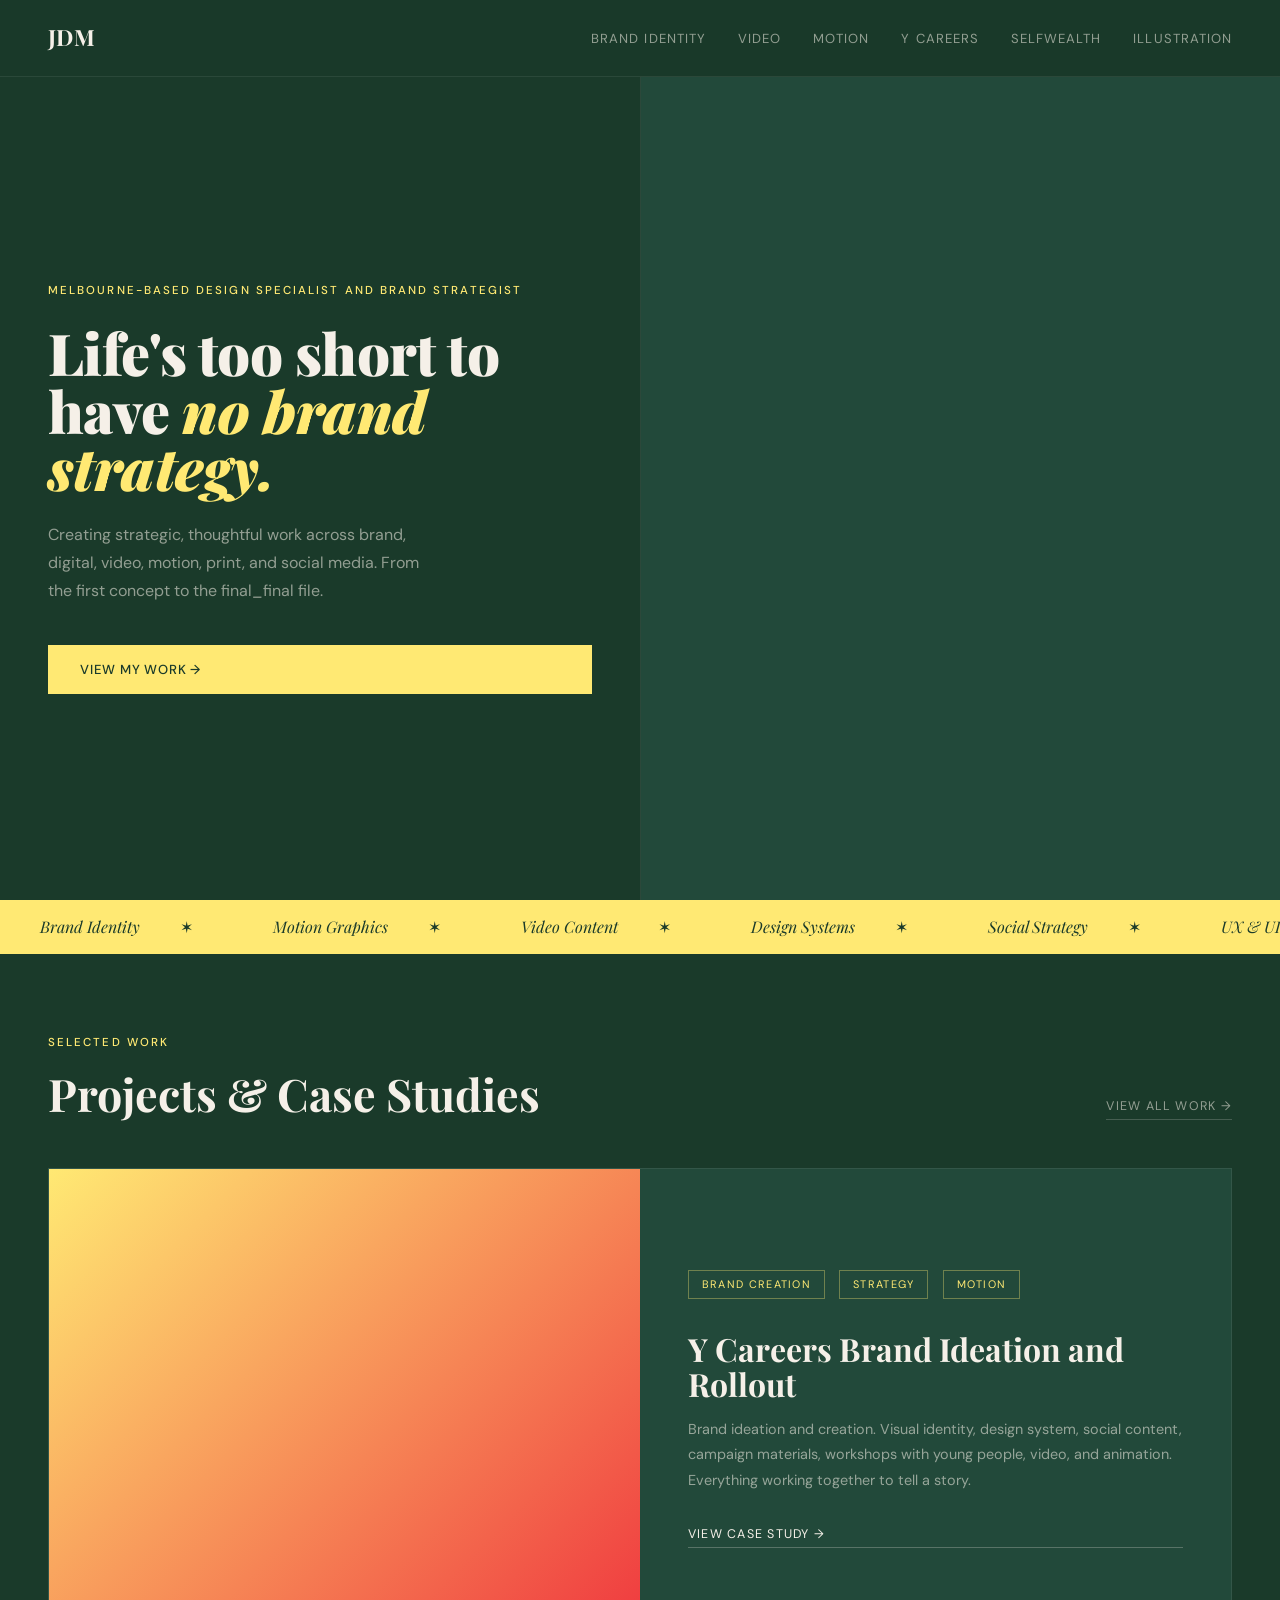
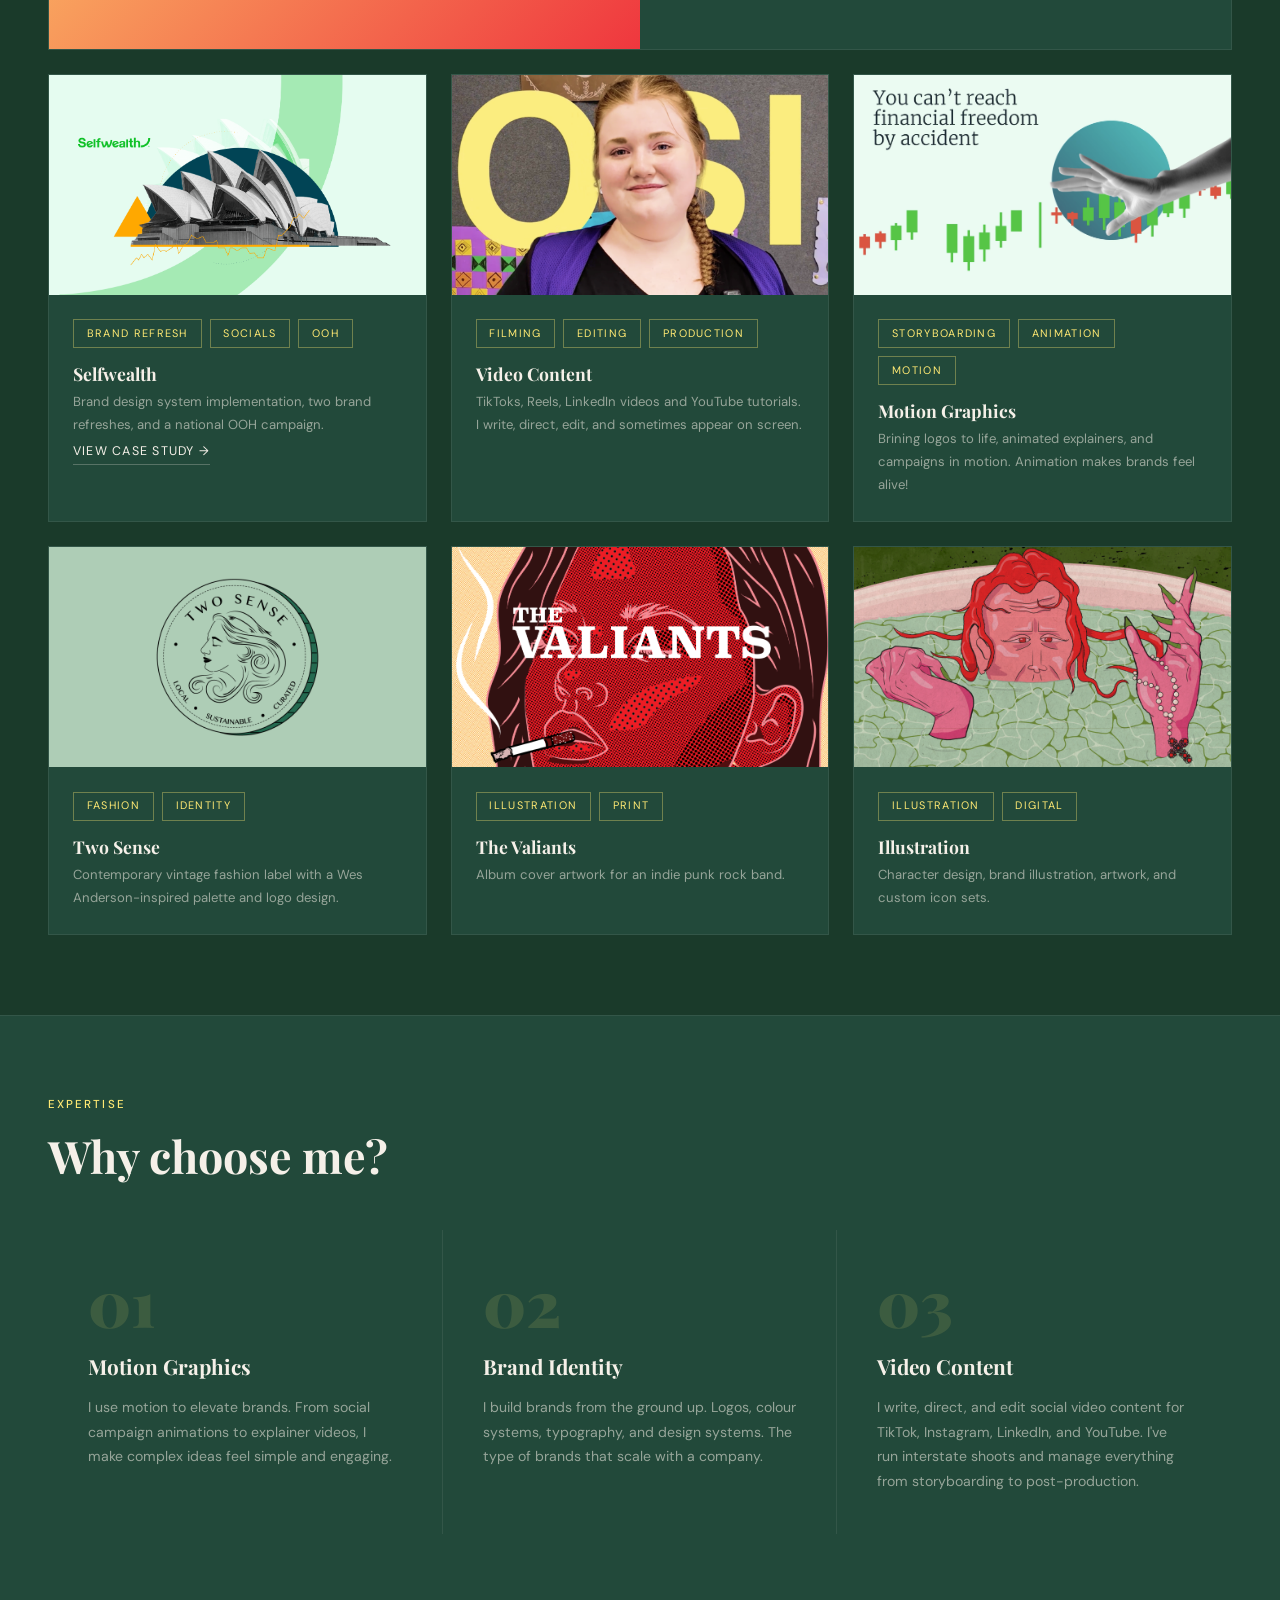
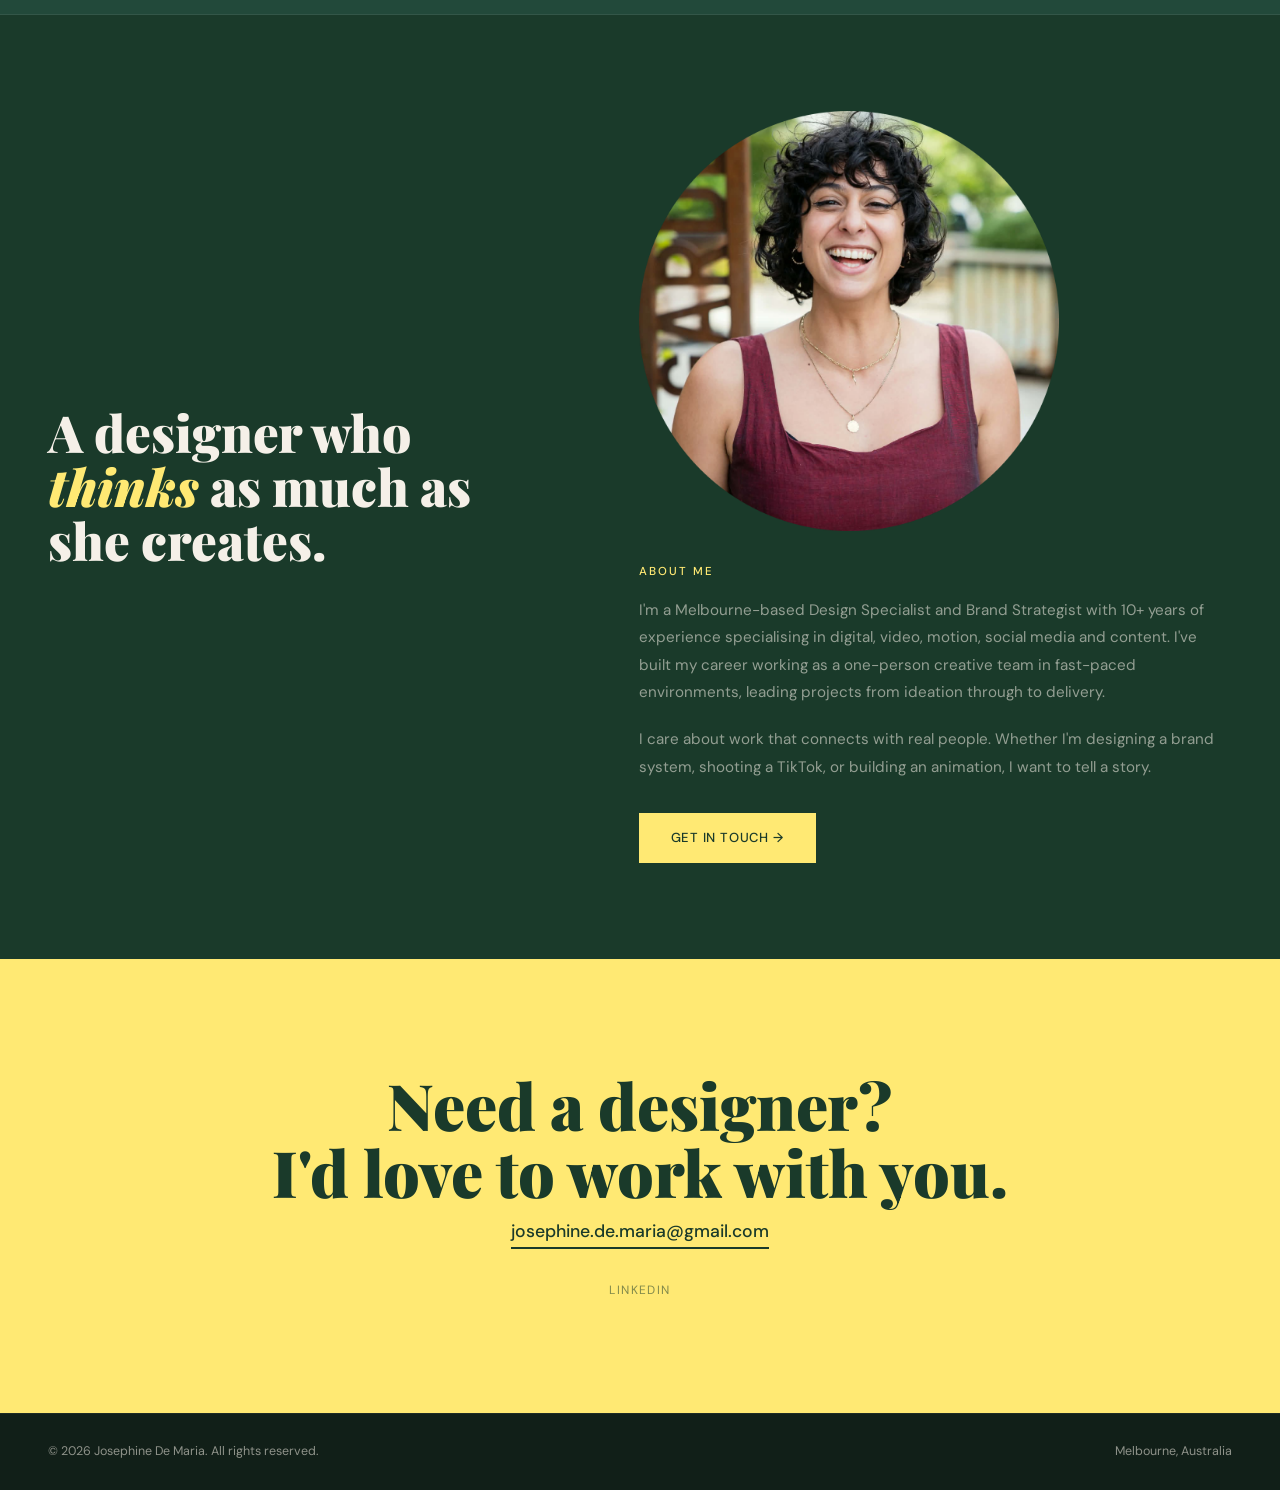
==== commit e3e43476: "Update index.html" ====
--- a/index.html
+++ b/index.html
@@ -6,7 +6,7 @@
 <title>Josephine De Maria — Graphic Designer</title>
 <link rel="icon" href="assets/favicon.png">
 <meta property="og:title" content="Josephine De Maria — Graphic Designer">
-<meta property="og:description" content="Melbourne-based Senior Graphic Designer working across brand, video, motion, and social media.">
+<meta property="og:description" content="Melbourne-based Design Specialist and Brand Strategist working across video, motion, social media and content.">
 <meta property="og:image" content="https://josephineddesigns.com/assets/preview.jpg">
 <meta property="og:type" content="website">
 <link rel="preconnect" href="https://fonts.googleapis.com"><link rel="preconnect" href="https://fonts.gstatic.com" crossorigin><link href="https://fonts.googleapis.com/css2?family=Playfair+Display:ital,wght@0,400;0,700;0,900;1,400;1,700&family=DM+Sans:wght@300;400;500&display=swap" rel="stylesheet">
@@ -107,7 +107,7 @@
 
 <section class="hero">
   <div class="hero-left">
-    <p class="hero-eyebrow">Melbourne-based Senior Graphic Designer</p>
+    <p class="hero-eyebrow">Melbourne-based Design Specialist and Brand Strategist</p>
     <h1 class="hero-title">Life's too short to have <em>no brand strategy.</em></h1>
     <p class="hero-sub">Creating strategic, thoughtful work across brand, digital, video, motion, print, and social media. From the first concept to the final_final file.</p>
     <a href="#work" class="btn">View My Work &#8594;</a>
@@ -249,7 +249,7 @@
   <div class="fade-up">
     <img src="assets/Josephine.png" alt="Josephine De Maria" style="width:100%;max-width:420px;display:block;margin-bottom:2rem;object-fit:cover;">
     <span class="eyebrow">About Me</span>
-    <p style="font-size:0.95rem;color:var(--muted);line-height:1.8;margin-bottom:1.25rem;">I'm a Melbourne-based Senior Graphic Designer with over four years of full-time experience specialising in brand, digital, video, motion, print, and social media. I've built my career working as a one-person creative team in fast-paced environments, leading projects from ideation through to delivery.</p>
+    <p style="font-size:0.95rem;color:var(--muted);line-height:1.8;margin-bottom:1.25rem;">I'm a Melbourne-based Design Specialist and Brand Strategist with 10+ years of experience specialising in digital, video, motion, social media and content. I've built my career working as a one-person creative team in fast-paced environments, leading projects from ideation through to delivery.</p>
     <p style="font-size:0.95rem;color:var(--muted);line-height:1.8;margin-bottom:2rem;">I care about work that connects with real people. Whether I'm designing a brand system, shooting a TikTok, or building an animation, I want to tell a story.</p>
     <a href="#contact" class="btn">Get in Touch &#8594;</a>
   </div>
